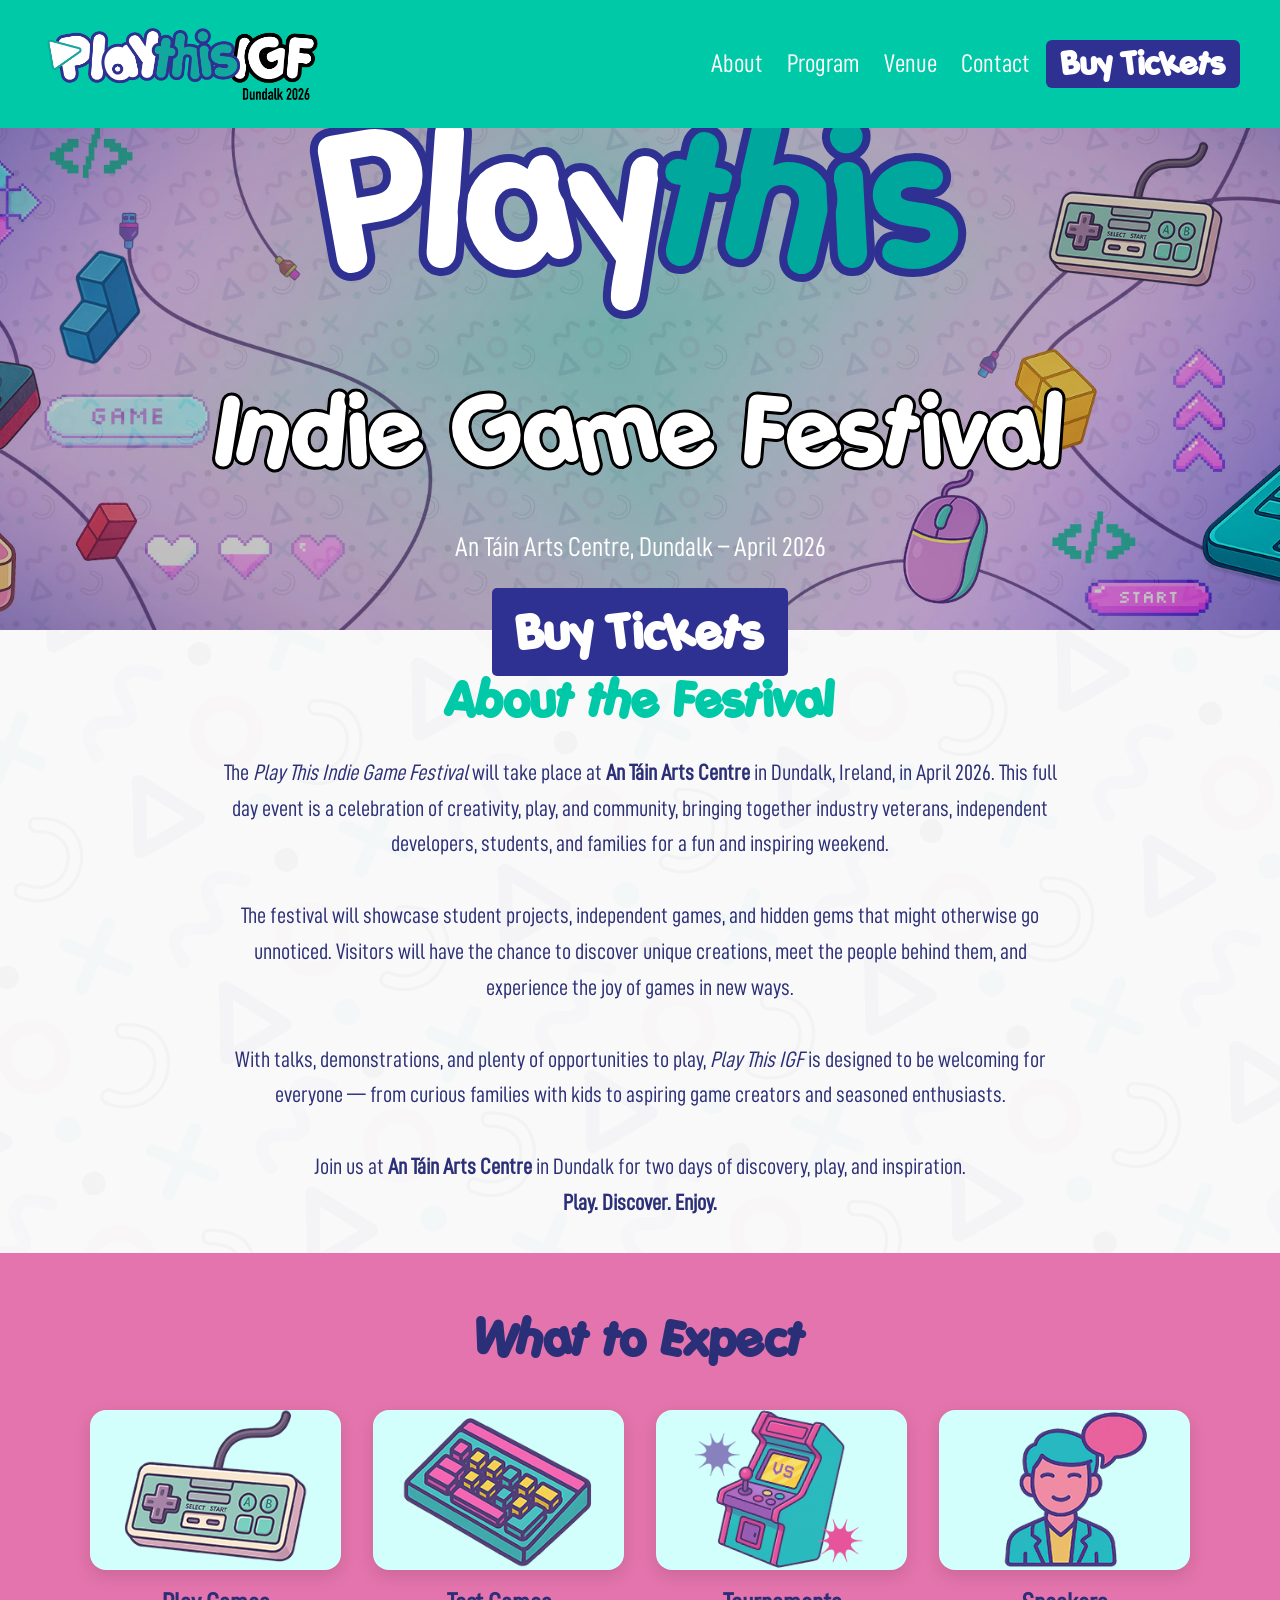
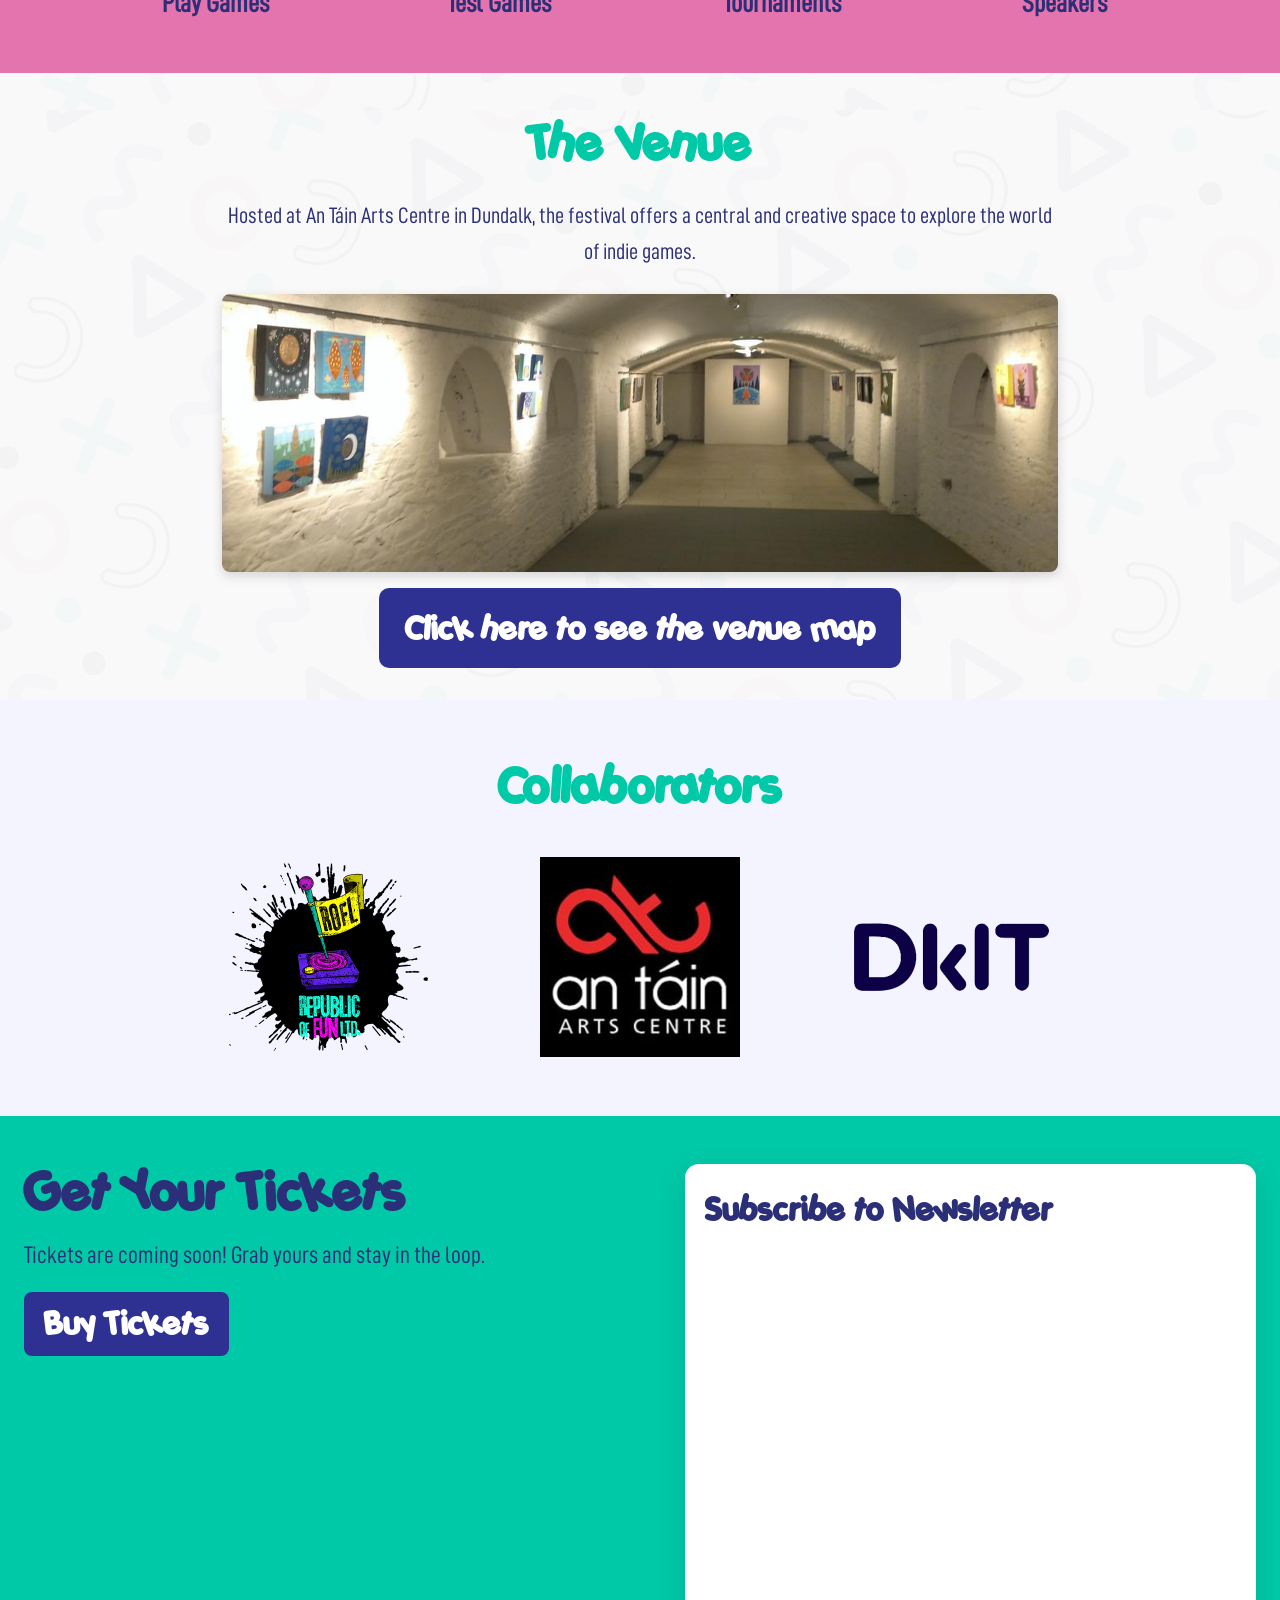
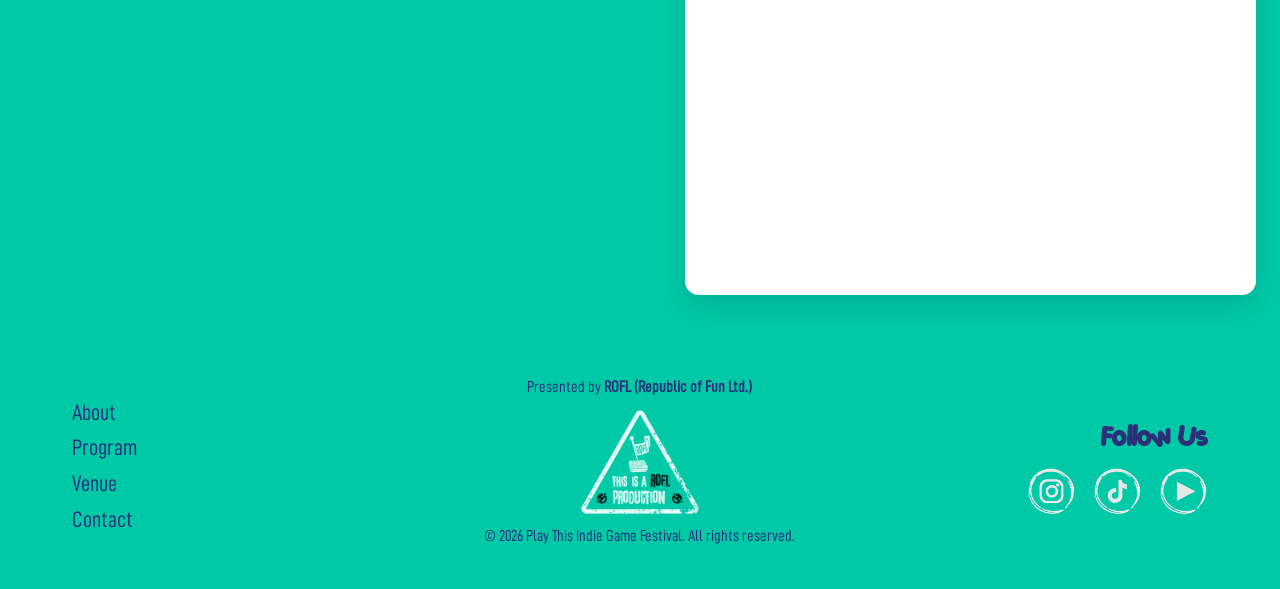
==== index.html @ 0e3192c4 "Collaborators, Newsletter CTA" ====
<!DOCTYPE html>
<html lang="en">
<head>
  <meta charset="UTF-8" />
  <meta name="viewport" content="width=device-width, initial-scale=1.0"/>
  <title>Play This Indie Game Festival</title>
  <link rel="stylesheet" href="styles.css" />
</head>
<body>

  <!-- Navbar -->
  <header>
    <nav class="navbar">
      <div class="container navbar-inner">
        <div class="logo">
          <img src="images/logo_full.png" alt="PlayThisIGF" class="logo">
        </div>

        <!-- Mobile hamburger -->
        <button class="hamburger" aria-label="Toggle menu" aria-expanded="false" aria-controls="primary-nav">
          <span></span><span></span><span></span>
        </button>

        <!-- RIGHT SIDE: menu + CTA -->
        <div class="nav-right">
          <ul id="primary-nav" class="nav-links">
            <li><a href="#about">About</a></li>
            <li><a href="#program">Program</a></li>
            <li><a href="#venue">Venue</a></li>
            <li><a href="#contact">Contact</a></li>
          </ul> 

          <!-- Desktop CTA -->
          <a href="#" id="open-tickets-nav" class="btn btn-small nav-cta" data-open-tickets>Buy Tickets</a>
        </div>
      </div>
    </nav>      
  </header>

  <!-- Mobile CTA Header -->
  <a href="#" id="mobile-cta" class="mobile-cta-bar" data-open-tickets>Buy Tickets</a>

  <!-- Hero Banner -->
  <section class="hero">
    <div class="hero-content">
      <h1 class="hero-title">
        <span class="word-play">Play</span><span class="word-this">this</span><br>
        <span class="word-indie">Indie Game Festival</span>
      </h1>
      <p>An Táin Arts Centre, Dundalk – April 2026</p>
      <a id="open-tickets" type="button" class="btn">Buy Tickets</a>
    </div>
  </section>

  <!-- Articles -->
  <main>
    <section id="about" class="article">
      <h2>About the Festival</h2>
      <p>The <em>Play This Indie Game Festival</em> will take place at <strong>An Táin Arts Centre</strong> in Dundalk, Ireland, in April 2026. This full day event is a celebration of creativity, play, and community, bringing together industry veterans, independent developers, students, and families for a fun and inspiring weekend.</p><br/>
      <p>The festival will showcase student projects, independent games, and hidden gems that might otherwise go unnoticed. Visitors will have the chance to discover unique creations, meet the people behind them, and experience the joy of games in new ways.</p><br/>
      <p>With talks, demonstrations, and plenty of opportunities to play, <em>Play This IGF</em> is designed to be welcoming for everyone — from curious families with kids to aspiring game creators and seasoned enthusiasts.</p><br/>
      <p>Join us at <strong>An Táin Arts Centre</strong> in Dundalk for two days of discovery, play, and inspiration.</p>
      <p><strong>Play. Discover. Enjoy.</strong></p>
    </section>

    <!-- What to Expect -->
    <section id="expect" class="expect">
      <h2>What to Expect</h2>

      <div class="expect-grid">
        <figure class="expect-item">
          <div class="expect-card">
            <img src="images/play_games.png" alt="" class="expect-icon" />
          </div>
          <figcaption class="expect-label">Play Games</figcaption>
        </figure>

        <figure class="expect-item">
          <div class="expect-card">
            <img src="images/test_games.png" alt="" class="expect-icon" />
          </div>
          <figcaption class="expect-label">Test Games</figcaption>
        </figure>

        <figure class="expect-item">
          <div class="expect-card">
            <img src="images/tournament.png" alt="" class="expect-icon" />
          </div>
          <figcaption class="expect-label">Tournaments</figcaption>
        </figure>

        <figure class="expect-item">
          <div class="expect-card">
            <img src="images/speakers.png" alt="" class="expect-icon" />
          </div>
          <figcaption class="expect-label">Speakers</figcaption>
        </figure>
      </div>
    </section>

    <!-- Venue -->
    <section id="venue" class="article">
      <h2>The Venue</h2>
      <p>Hosted at An Táin Arts Centre in Dundalk, the festival offers a central and creative space to explore the world of indie games.</p>
      <img src="images/an_tain.jpg" alt="An Táin Arts Centre in Dundalk" class="venue-image">
      <a href="https://republicoffunltd.github.io/interactive_floorplan/"target="_blank" class="btn venue-btn">Click here to see the venue map</a>
    </section>
  </main>

  <!-- Collaborators -->
  <section id="collaborators" class="collaborators">
    <h2>Collaborators</h2>

    <div class="collab-grid">
      <a href="https://republicoffunltd.com/" target="_blank" rel="noopener noreferrer">
        <img src="images/rofl.png" alt="Republic of Fun Ltd" class="collab-logo" />
      </a>
      <a href="https://www.antain.ie/" target="_blank" rel="noopener noreferrer">
        <img src="images/antain.png" alt="An Táin" class="collab-logo" />
      </a>
      <a href="https://www.dkit.ie/" target="_blank" rel="noopener noreferrer">
        <img src="images/dkit.png" alt="DkIT" class="collab-logo" />
      </a>
    </div>
  </section>

  <!-- CTA + Newsletter -->
  <section id="tickets-newsletter" class="cta-section">
    <div class="container cta-wrap">
      <!-- Left: Tickets pitch -->
      <div class="cta-left">
        <h2 class="cta-title">Get Your Tickets</h2>
        <p class="cta-text">
          Tickets are coming soon! Grab yours and stay in the loop.
        </p>
        <a href="#" class="btn btn-medium" data-open-tickets>Buy Tickets</a>
      </div>

      <!-- Right: Newsletter card -->
      <div class="cta-card" role="region" aria-labelledby="newsletter-title">
        <h3 id="newsletter-title" class="cta-card-title">Subscribe to Newsletter</h3>

        <div class="gform-embed">
          <iframe
            src="https://docs.google.com/forms/d/e/1FAIpQLSdBKlSIKKLtHQ2FBf1TJJuZMnoSpUNQbtAwEEtS7-mm2Cc5Ew/viewform?embedded=true"
            loading="lazy"
            allowtransparency="true"
            frameborder="0">
          </iframe>
        </div>

      </div>
    </div>
  </section>

  <!-- Footer -->
  <footer>
    <div class="container">
      <div class="footer-content">
        <!-- Left -->
        <div class="sitemap">
          <ul>
            <li><a href="#about">About</a></li>
            <li><a href="#program">Program</a></li>
            <li><a href="#venue">Venue</a></li>
            <li><a href="#contact">Contact</a></li>
          </ul>
        </div>

        <!-- Center -->
        <div class="footer-company">
          <p>Presented by <strong>ROFL (Republic of Fun Ltd.)</strong></p>
          <img src="images/rofl_stamp.png" alt="This is a ROFL production" class="company-stamp">
          <p class="copyright">© 2026 Play This Indie Game Festival. All rights reserved.</p>
        </div>

        <!-- Right -->
        <div class="social">
          <h3>Follow Us</h3>
          <ul class="social-list">
            <li><a href="https://www.instagram.com/republicoffunltd"><img src="images/instagram.png" class="social-icon" alt="Instagram"></a></li>
            <li><a href="https://www.tiktok.com/@republicoffunltd"><img src="images/tiktok.png" class="social-icon" alt="TikTok"></a></li>
            <li><a href="https://www.youtube.com/@republicoffunltd"><img src="images/youtube.png" class="social-icon" alt="YouTube"></a></li>
          </ul>
        </div>
      </div>
    </div>
  </footer>

  <!-- Tickets Modal (custom) -->
  <div id="tickets-modal" class="tickets-modal" aria-hidden="true" hidden>
    <div class="tickets-backdrop" data-close-modal></div>

    <div class="tickets-dialog" role="dialog" aria-modal="true" aria-labelledby="tickets-title">
      <button class="tickets-close" type="button" aria-label="Close" title="Close" data-close-modal>×</button>
      <h3 id="tickets-title" class="tickets-title">Buy Tickets</h3>

      <!-- === Eventbrite INLINE embed container === -->
      <div id="eventbrite-widget-container-1810172728359">
        <!-- Fallback enquanto carrega -->
        <div class="eb-fallback">
          <p>Carregando checkout… Se demorar, <a href="https://www.eventbrite.ie/e/playthis-indie-game-festival-tickets-1810172728359" target="_blank" rel="noopener noreferrer">clique aqui</a>.</p>
        </div>
      </div>
    </div>
  </div>

  <!-- Carregue o script do Eventbrite uma única vez e ANTES do seu scripts.js -->
  <script src="https://www.eventbrite.ie/static/widgets/eb_widgets.js"></script>
  <script src="scripts.js" defer></script>

</body>
</html>
---- styles.css ----
/* Fonts */
@font-face {
  font-family: 'Porkys';
  src: url('fonts/Porkys.woff') format('woff');
  font-weight: normal;
  font-style: normal;
}

@font-face {
  font-family: 'D-DINCondensed';
  src: url('fonts/D-DINCondensed.otf') format('opentype');
  font-weight: normal;
  font-style: normal;
}

/* Reset */
* {
  margin: 0;
  padding: 0;
  box-sizing: border-box;
}

:root { --nav-height: 90px; }      /* adjust if your navbar height changes */

body {
  font-family: 'D-DINCondensed', Arial, sans-serif;
  line-height: 1.6;
  background: #f9f9f9;
  color: #2b2f77; /* body text color */
  font-size: 1.4rem;
  padding-top: 90px;  /* ajuste conforme a altura real do seu navbar */
}

h1, h2, h3, h4, h5, h6 {
  font-family: 'Porkys', sans-serif;
  color: #00c9a7; /* header color */
}

h2{
  font-size: 3rem;
}

/* ---- Container padrão ---- */
.container {
  max-width: 1400px;    /* largura máxima do conteúdo */
  margin: 0 auto;       /* centraliza horizontalmente */
  padding: 0 1.5rem;    /* respiro nas laterais */
  width: 100%;
  box-sizing: border-box;
}

/* Navbar */
.navbar {
  display: flex;
  justify-content: space-between; /* logo left / hamburger right */
  align-items: center;
  background: #00c9a7;
  padding: 0.75rem 1.25rem;
  color: #fff;
  position: fixed;        /* fixa no topo */
  top: 0;
  left: 0;
  right: 0;
  z-index: 1000;          /* acima de tudo */
}

/* mantém o container centralizado dentro do navbar fixo */
.navbar-inner {
  display: flex;
  align-items: center;
  justify-content: space-between;
  max-width: 1400px;
  margin: 0 auto;
  padding: 0.75rem 1.25rem;
  width: 100%;
  box-sizing: border-box;
}

.navbar .logo {
  font-size: 1.8rem;
  font-weight: 700;
  letter-spacing: 1px;
  color: #fff;
  text-transform: uppercase;
  cursor: pointer;
  transition: transform 0.2s ease, color 0.3s ease;
  max-height: 90px;
}

.navbar .logo:hover {
  color: #00c9a7; /* highlight color */
  transform: scale(1.05);
}

/* ensure the logo image is constrained */
.navbar .logo img {
  max-height: 80px;
  width: auto;
  height: auto;
  display: block;
}

.nav-right {
  display: flex;
  align-items: center;
  gap: 1rem;               /* space between menu and button */
  margin-left: auto;       /* pushes this group to the far right */
}


/* Desktop nav links */
.nav-links {
  list-style: none;       /* remove os bullets */
  margin: 0;
  padding: 0;
  display: flex;
  gap: 1.5rem;
  align-items: center;
  font-size: 1.6rem;
}

.nav-links a {
  text-decoration: none;
  color: #fff;
  transition: color 0.3s ease;
}

.nav-links a:hover {
  color: #2b2f77;
  background: rgba(255,255,255,0.15);
  border-radius: 4px;
  padding: 0.1rem 0.25rem;
}

.mobile-cta-bar {
  display: none;
  width: 100%;
  text-align: center;
  font-weight: 800;
  font-family: porkys;
  padding: 0.9rem 1rem;
  background: #2b2f77;
  color: #fff;
  position: sticky;
  top: var(--nav-height);          /* stick just below navbar */
  z-index: 950;                    /* below modal (9999), above content */
  text-decoration: none;
  box-shadow: none;
  outline: none;
}
.mobile-cta-bar:hover { background: #e474ad; }
.mobile-cta-bar.is-visible { display: block; }


/* Hero Banner */
.hero {
  background: url('images/banner.jpg') no-repeat center center/cover;
  height: 60vh;
  display: flex;
  justify-content: center;
  align-items: center;
  color: white;
  text-align: center;
  position: relative;
}

hero h1 {
  font-size: 6rem;
  margin-bottom: 1rem;
  color: #fff;            /* baseline color for when stroke isn't supported */
  line-height: 1.05;      /* keeps layout tight without collapsing banner */
}

/* Per-word fills + outlines */
.hero .word-play {
  font-size: 12rem;
  /* white fill with blue outline (#2e3192) */
  color: #fff;
  -webkit-text-stroke: 8px #2e3192;
  text-shadow:
    1px 0   #2e3192, -1px 0   #2e3192,
    0   1px #2e3192,  0  -1px #2e3192; /* fallback for non-WebKit */
}

.hero .word-this {
  font-size: 12rem;
  /* teal fill (#00a79d) with same blue outline */
  color: #00a79d;
  -webkit-text-stroke: 8px #2e3192;
  text-shadow:
    1px 0   #2e3192, -1px 0   #2e3192,
    0   1px #2e3192,  0  -1px #2e3192;
}

.hero .word-indie {
  /* white fill with black outline */
  color: #fff;
  -webkit-text-stroke: 3px #000;
  text-shadow:
    1px 0   #000, -1px 0   #000,
    0   1px #000,  0  -1px #000;
}

.hero::after {
  content: "";
  position: absolute;
  top: 0; left: 0; right: 0; bottom: 0;
  background: rgba(0,0,0,0.2);
}

.hero-content {
  position: relative;
  z-index: 1;
}

.hero h1 {
  font-size: 6rem;
  margin-bottom: 1rem;
  color: #fff;
}

.hero p {
  font-size: 1.7rem;
  margin-bottom: 1.5rem;
}

.btn {
  background: #2e3192;
  color: #fff;
  padding: 0.75rem 1.5rem;
  text-decoration: none;
  border-radius: 5px;
  font-weight: bold;
  font-size: 3rem;
  font-family: porkys;
  cursor: pointer;
}

.btn:hover {
  background: #00c9a7;
  color: #2e3192;
}

/* Smaller CTA button */
.btn-small {
  padding: 0.5rem 0.9rem;
  font-size: 2rem;
  border-radius: 6px;
  line-height: 1;
  box-shadow: none;
  outline: none;
}

/* Hover color for navbar CTA: pink from What to Expect */
.nav-cta:hover,
#primary-nav .nav-cta-mobile .btn:hover {
  background: #e474ad;
}

/* ===== Tickets Modal ===== */
.tickets-modal[aria-hidden="false"] { display: block; }
.tickets-modal[hidden] { display: none !important; }

.tickets-modal {
  position: fixed;
  inset: 0;
  z-index: 9999;
}

.tickets-backdrop {
  position: absolute;
  inset: 0;
  background: rgba(0,0,0,0.6);
}

.tickets-dialog {
  position: relative;
  z-index: 1;
  width: min(100%, 960px);
  height: min(90vh, 840px);
  margin: 5vh auto 0;
  background: #fff;
  border-radius: 14px;
  box-shadow: 0 20px 60px rgba(0,0,0,0.35);
  display: flex;
  flex-direction: column;
  overflow: hidden;
}

.tickets-title {
  font-family: 'Porkys', sans-serif;
  color: #2b2f77;
  font-size: 1.6rem;
  line-height: 1;
  padding: 0.9rem 1.1rem;
  border-bottom: 1px solid rgba(0,0,0,0.08);
}

.tickets-close {
  position: absolute;
  top: 8px;
  right: 10px;
  width: 38px;
  height: 38px;
  border: none;
  border-radius: 8px;
  background: #f3f3f3;
  font-size: 24px;
  line-height: 1;
  cursor: pointer;
}
.tickets-close:hover { background: #e7e7e7; }

/* Container do Eventbrite inline — altura explícita */
#eventbrite-widget-container-1810172728359 {
  flex: 1;
  min-height: 0;
  height: 720px;          /* ajuste conforme preferir */
  overflow: hidden;
  position: relative;
}
#eventbrite-widget-container-1810172728359 .eb-fallback {
  position: absolute; inset: 0;
  display: grid; place-items: center;
  padding: 1rem; text-align: center;
}

/* Bloqueia scroll do body quando o modal está aberto */
.body-lock { overflow: hidden; touch-action: none; }


main {
  background-image: url(images/pattern.png);
}

/* Articles */
.article {
  padding: 2rem;
  max-width: 900px;
  margin: 0 auto;
  text-align: center;
}

.article h2 {
  margin-bottom: 1rem;
}

/* What to Expect */
.expect {
  background: #e474ad;            /* section background */
  padding: 3rem 1rem;
}

.expect h2 {
  text-align: center;
  color: #2b2f77;                  /* heading color on pink bg */
}

.expect-grid {
  max-width: 1100px;
  margin: 2rem auto 0;
  display: grid;
  grid-template-columns: repeat(4, 1fr);
  gap: 2rem;
}

.expect-item {
  text-align: center;
}

.expect-card {
  background: #d2fffb;             /* box color */
  border-radius: 16px;
  height: 160px;                    /* adjust as you like */
  display: flex;
  align-items: center;
  justify-content: center;
  box-shadow: 0 6px 18px rgba(0,0,0,0.12);
  transition: transform .2s ease, box-shadow .2s ease;
}

.expect-card:hover {
  transform: translateY(-4px);
  box-shadow: 0 10px 24px rgba(0,0,0,0.16);
}

.expect-icon {
  width: 230px;
  height: auto;
  display: block;
}

.expect-label {
  margin-top: .75rem;
  font-weight: 700;
  font-size: 1.7rem;
  color: #2b2f77;
}

/* Venue */
.venue-image {
  display: block;
  max-width: 100%;
  height: auto;
  margin: 1.5rem auto 0;
  border-radius: 8px;
  box-shadow: 0 4px 12px rgba(0,0,0,0.15);
}

/* CTA do venue */
#venue .venue-btn,
.article #venue .venue-btn { /* redundância inocente pra aumentar especificidade */
  display: inline-block;
  margin: 1rem auto 0;
  padding: 0.9rem 1.6rem;
  border-radius: 10px;
  text-align: center;
  font-size: 2rem;
}

/* Centralizar sem depender de margin:auto do bloco pai */
#venue { text-align: center; }
#venue .venue-image { margin-left: auto; margin-right: auto; display: block; }


/* =========================
   Collaborators Section
   ========================= */
.collaborators {
  background: #f3f4ff;               
  padding: 3rem 1rem;
  text-align: center;
}

.collaborators h2 {
  margin-bottom: 2rem;
}

.collab-grid {
  max-width: 900px;
  margin: 0 auto;
  display: grid;
  grid-template-columns: repeat(3, 1fr);
  align-items: center;
  justify-items: center;
  gap: 2rem;
}

.collab-logo {
  max-width: 200px;
  height: auto;
  transition: transform 0.25s ease, opacity 0.25s ease;
}

.collab-logo:hover {
  transform: scale(1.05);
  opacity: 0.9;
}

/* =========================
   CTA + Newsletter Section
   ========================= */
.cta-section {
  background: #00c9a7;           /* same as your footer background */
  padding: 3rem 0;
}

.cta-wrap {
  display: grid;
  grid-template-columns: 1.1fr 1fr; /* left text a bit wider */
  gap: 2rem;
  align-items: start;
}

/* Left side */
.cta-title {
  font-family: 'Porkys', sans-serif;  /* your heading font */
  color: #2b2f77;
  font-size: 3.2rem;
  line-height: 1.1;
  margin-bottom: 1rem;
}

.cta-text {
  font-family: 'D-DINCondensed', Arial, sans-serif; /* your body font */
  color: #2b2f77;
  font-size: 1.5rem;
  margin-bottom: 1.5rem;
}

/* Button sizing that won’t affect other buttons */
.btn-medium {
  font-size: 2rem;           /* smaller than your big hero .btn */
  padding: 0.65rem 1.25rem;
  border-radius: 8px;
}

.btn-medium:hover {
  background: #e474ad;
}

/* Right side card */
.cta-card {
  background: #fff;
  border-radius: 14px;
  padding: 1.25rem 1.25rem 1.5rem;
  box-shadow: 0 10px 30px rgba(0,0,0,0.12);
}

.cta-card-title {
  font-family: 'Porkys', sans-serif;
  color: #2b2f77;
  font-size: 2rem;
  margin-bottom: 1rem;
}

/* Form */
.newsletter-form {
  display: grid;
  grid-template-columns: 1fr;
  gap: 0.75rem;
}

.nl-label {
  font-family: 'D-DINCondensed', Arial, sans-serif;
  color: #2b2f77;
  font-size: 1.1rem;
}

.nl-input {
  font-family: 'D-DINCondensed', Arial, sans-serif;
  font-size: 1.2rem;
  padding: 0.65rem 0.75rem;
  border: 2px solid rgba(0,0,0,0.08);
  border-radius: 10px;
  outline: none;
}

.nl-input:focus {
  border-color: #2b2f77;
  box-shadow: 0 0 0 3px rgba(43,47,119,0.15);
}

.nl-consent {
  display: flex;
  gap: 0.5rem;
  align-items: center;
  color: #2b2f77;
  font-size: 1.1rem;
  margin-top: 0.25rem;
}

.nl-submit {
  margin-top: 0.5rem;
}

/* Google Form embed sizing inside the CTA card */
.gform-embed iframe {
  width: 100%;
  height: 620px;     /* adjust as needed (400–700px) */
  border: 0;
  background: transparent;
  display: block;
}

/* Footer */
footer {
  background: #00c9a7;
  color: #2b2f77;
  padding: 2rem;
  text-align: center; /* default; columns override as needed */
}

.footer-content {
  display: flex;
  width: 100%;
  justify-content: space-between;   /* left / center / right */
  align-items: center;               /* vertical align */
  flex-wrap: nowrap;                 /* one row on desktop */
  gap: 2rem;
  margin-bottom: 0;
}

footer h3 {
  margin-bottom: 0.5rem;
  color: #2b2f77;
}

footer ul {
  list-style: none;
  padding: 0;
  margin: 0;
}

footer a { color: #2b2f77; text-decoration: none; }
footer a:hover { color: #e474ad; }

/* Left: sitemap */
.sitemap {
  flex: 1 1 0;
  text-align: left;
  margin-left: 1rem; /* soft edge spacing */
}

/* Center: company */
.footer-company {
  flex: 1 1 0;
  text-align: center;
}

.footer-company p {
  margin-bottom: 0.5rem;
  font-size: 1rem;
}

.company-stamp {
  max-width: 120px;
  height: auto;
  margin: 0.5rem auto;
  display: block;
  opacity: 0.9;
}

.copyright {
  margin-top: 0.5rem;
  font-size: 0.9rem;
  display: block;
}

/* Right: socials */
.social {
  flex: 1 1 0;
  text-align: right;
  margin-right: 1rem; /* soft edge spacing */
  display: flex;
  flex-direction: column;
  align-items: flex-end; /* header + icons align to right edge */
}

.social h3 {
  margin: 0 0 0.5rem 0;
  text-align: center;    /* visually centered over icon row */
  width: fit-content;
}

.social-list {
  display: inline-flex;  /* icons inline */
  gap: 1rem;
  justify-content: flex-end;
  padding: 0;
  margin: 0;
  list-style: none;
}

.social-list li {
  display: inline-block;
}

.social-icon {
  width: 50px;
  height: auto;
  transition: transform 0.3s ease;
  vertical-align: middle;
}

.social-icon:hover {
  transform: scale(1.1);
}

/* -----------------------------
   Cute Hamburger (default: hidden on desktop)
   ----------------------------- */
.hamburger {
  display: none;              /* stays hidden on desktop */
  margin-left: auto;
  background: none;
  border: none;
  cursor: pointer;
  width: 44px;
  height: 36px;
  position: relative;
  z-index: 2000;
  -webkit-tap-highlight-color: transparent;

  /* stack the bars vertically */
  display: none;              /* default hidden; will show on mobile below */
  flex-direction: column;
  align-items: center;
  justify-content: center;
  gap: 6px;                   /* spacing between bars */
}

.hamburger span {
  display: block;
  width: 30px;
  height: 4px;
  background: #fefefe;
  border-radius: 4px;
  box-shadow: 0 1px 2px rgba(0,0,0,0.15);
  margin: 0;                  /* no margins; gap handles spacing */
  transition: transform 0.3s ease, opacity 0.2s ease;
}

/* active (X) */
.hamburger.is-active span:nth-child(1) { transform: translateY(8px) rotate(45deg); }
.hamburger.is-active span:nth-child(2) { opacity: 0; }
.hamburger.is-active span:nth-child(3) { transform: translateY(-8px) rotate(-45deg); }


/* -----------------------------
   Mobile nav panel
   ----------------------------- */

@media (max-width: 900px) {
  .expect-grid { grid-template-columns: repeat(2, 1fr); }
  .collab-grid { grid-template-columns: repeat(1, 1fr); }
  .cta-wrap { grid-template-columns: 1fr; }
  .gform-embed iframe { height: 640px; } /* a bit taller on mobile */
}

@media (max-width: 768px) {
  .navbar {
    flex-wrap: nowrap;
    padding: 0.75rem 1rem;
  }

  .hamburger {
    display: flex;            /* show on mobile */
    align-items: center;
    justify-content: center;
  }

  .nav-links {
    display: none;            /* hidden by default on mobile */
    position: absolute;
    top: 100%;                /* below the navbar */
    left: 0;
    right: 0;
    background: #00c9a7;      /* match navbar */
    padding: 0.75rem 1rem;
    flex-direction: column;
    gap: 0.25rem;
    z-index: 1000;
  }

  .nav-links.open { display: flex; }

  .nav-links a {
    display: block;
    padding: 0.5rem 0.25rem;
    font-size: 1.4rem;
    color: #fff;
  }

  .nav-cta {
    display: none !important;
  }

  .mobile-cta-bar {
    top: 128px; /* stick just below the fixed navbar */
  }

  .hero {
    background-image: url('images/banner_mobile.jpg') !important;

    height: 80vh; /* ou 80vh se preferir menos alto */
  }

  .hero h1 { line-height: 4rem; }


  .hero .word-play {
    font-size: 6rem;
    -webkit-text-stroke: 4px #2e3192;
  }

  .hero .word-this {
    font-size: 6rem;
    -webkit-text-stroke: 4px #2e3192;
  }

  .hero .word-indie {
   font-size: 3rem;
   -webkit-text-stroke: 1px #000;
   line-height: 1rem !important; 
  }

  .expect-grid { grid-template-columns: 1fr; }
  .expect-card { height: 175px; }\

  .collab-grid { grid-template-columns: 1fr; }

  .cta-left
  {
    text-align: center;
  }

}

/* --- Mobile footer stacking --- */
@media (max-width: 480px) {
  .footer-content {
    flex-direction: column;          /* stack vertically */
    align-items: center;
    gap: 1.25rem;
    margin-bottom: 0;
  }

  .sitemap,
  .footer-company,
  .social {
    flex: none;
    width: 100%;
    margin-left: 0;
    margin-right: 0;
    text-align: center;              /* center all sections on mobile */
  }

  .social { align-items: center; }
  .social-list { justify-content: center; }
  .social-icon { width: 40px; }
}

/* --- Very small screens --- */
@media (max-width: 344px) {
  .hero h1 { line-height: 4rem; }
  .navbar .logo { max-height: 70px; }
  .navbar .logo img { max-height: 70px; }
}
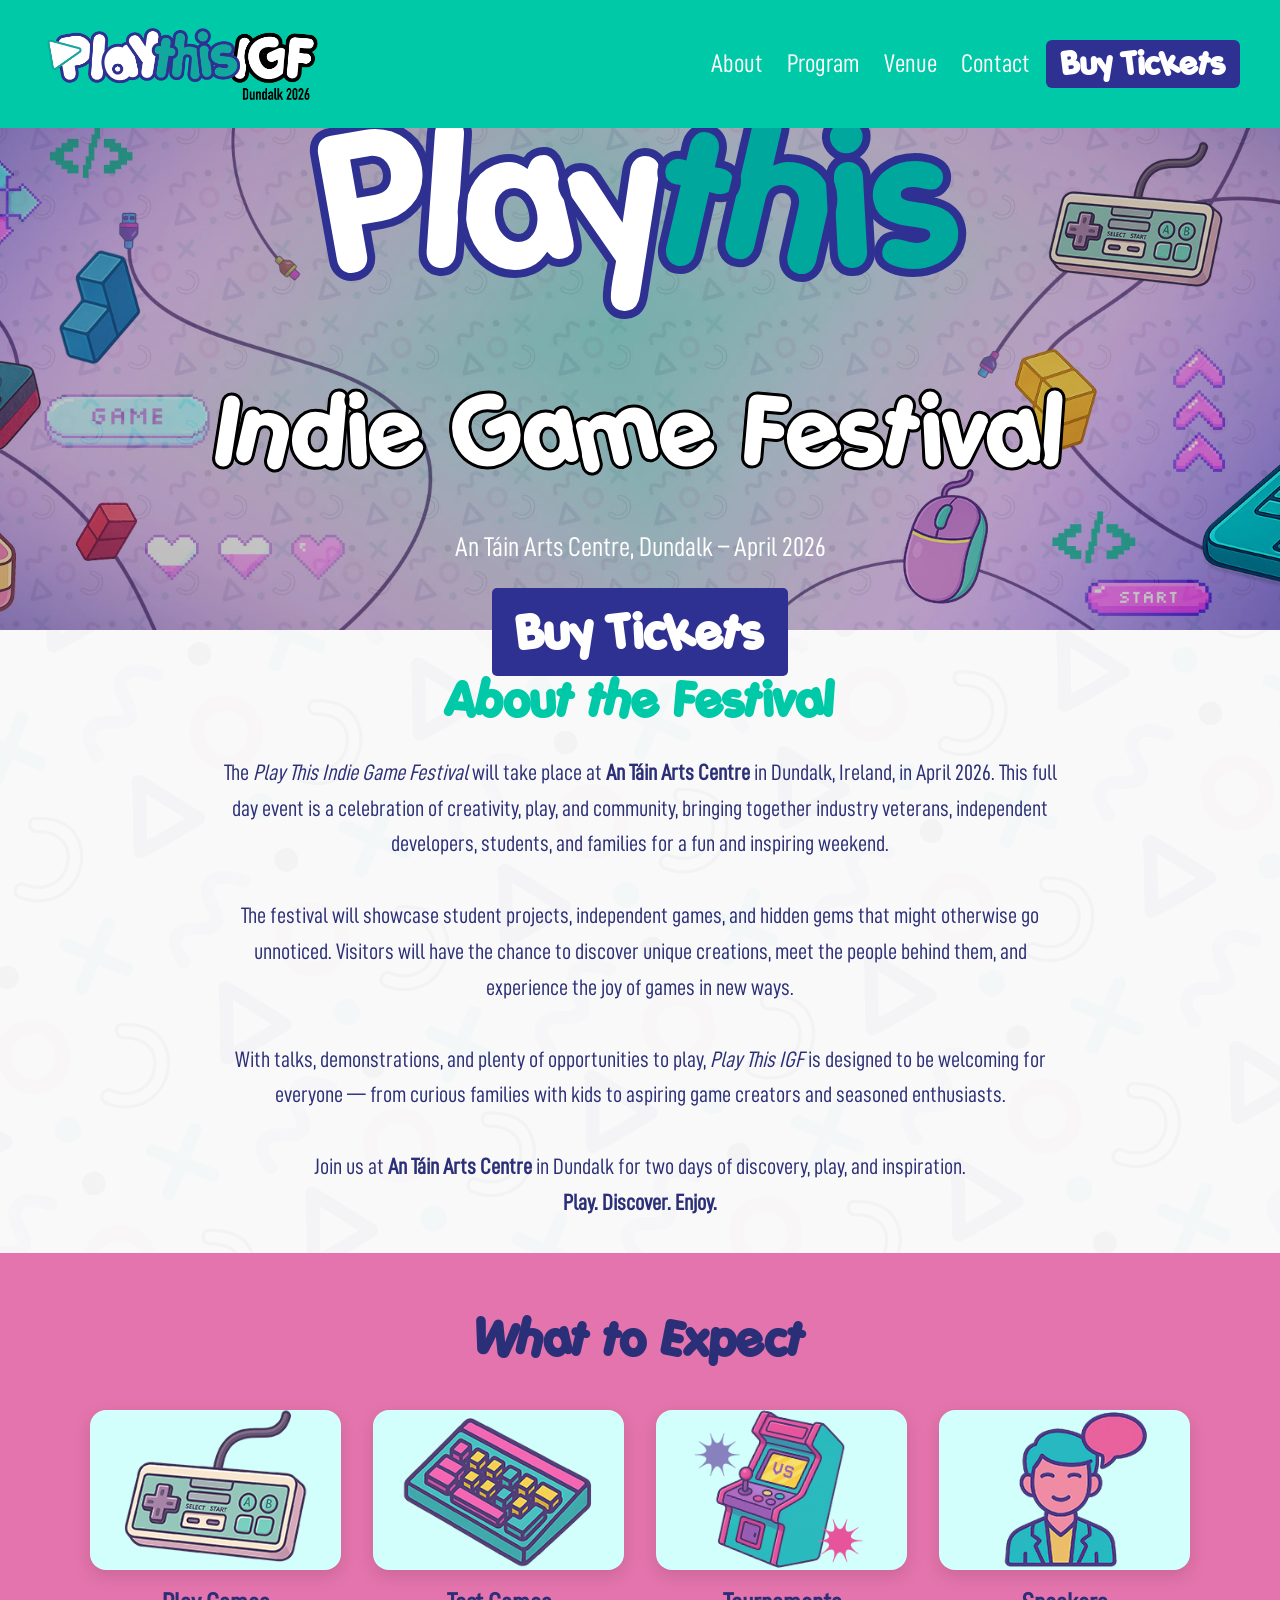
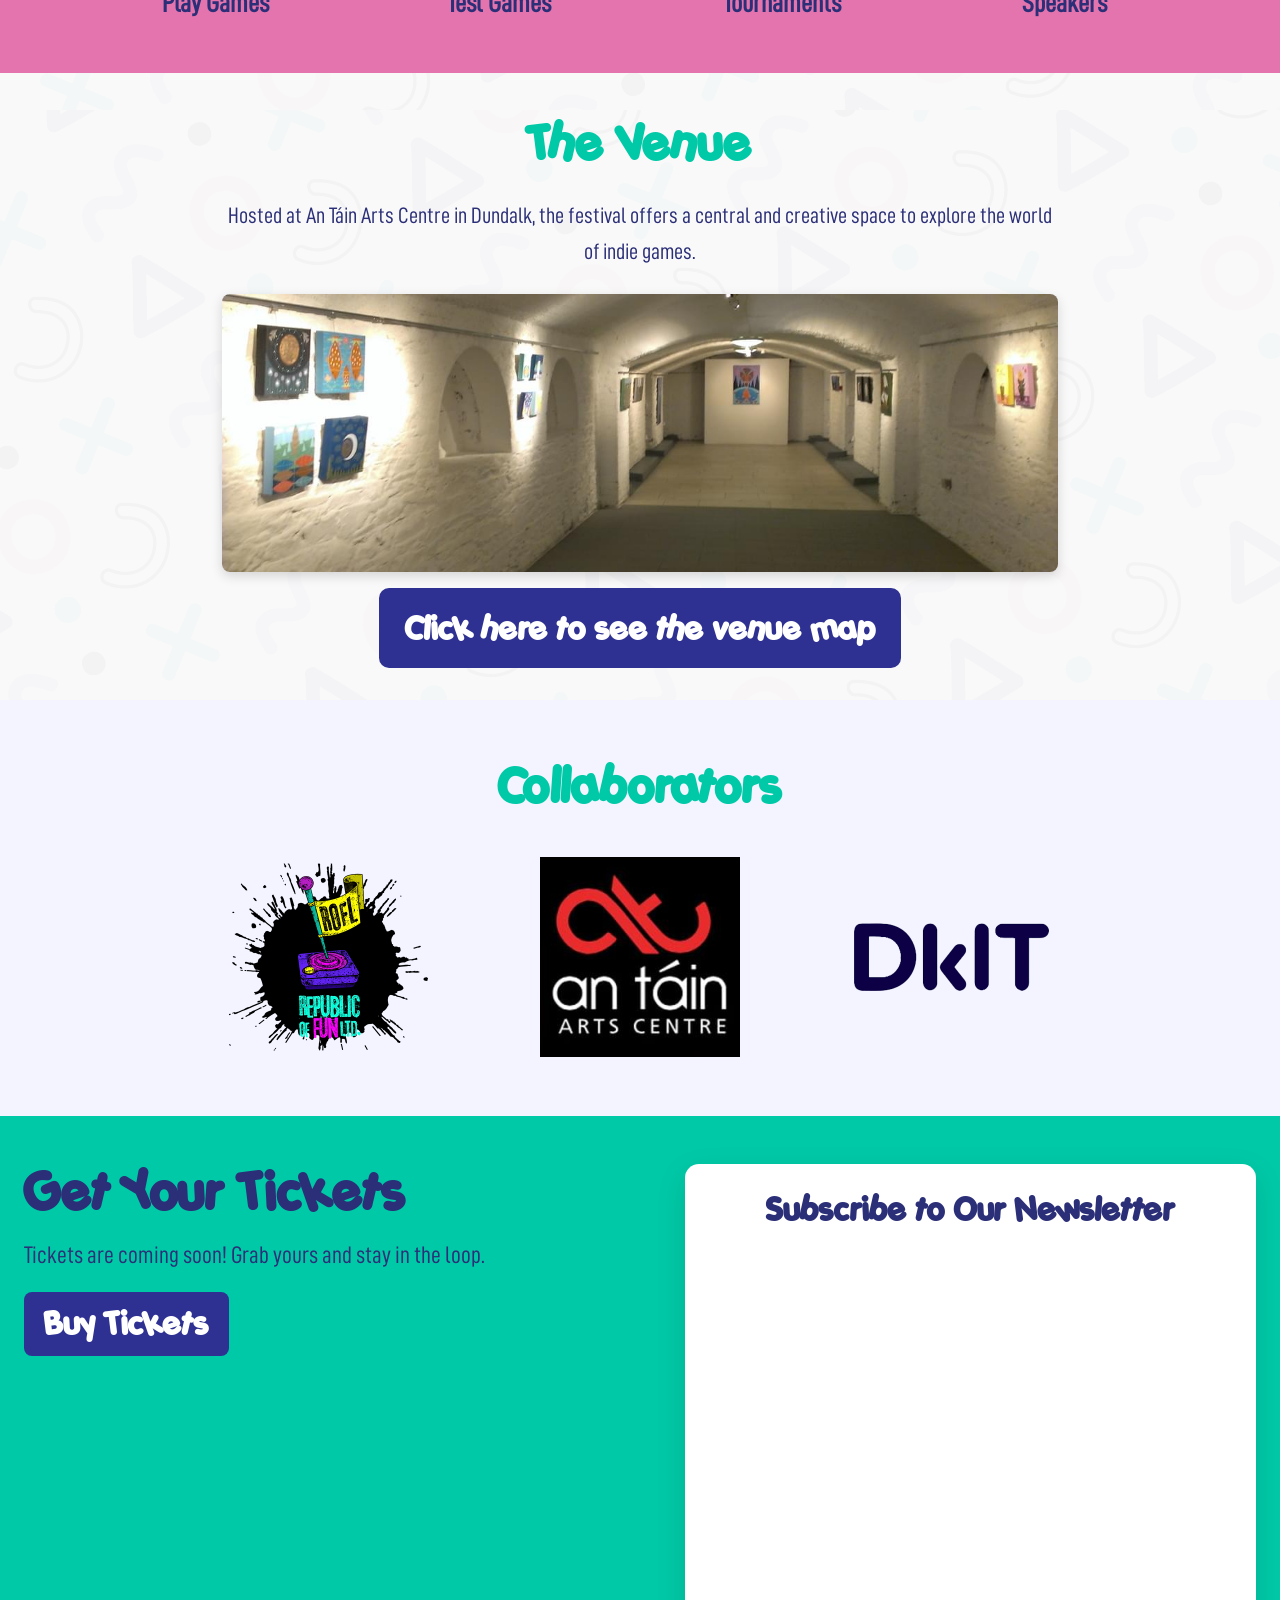
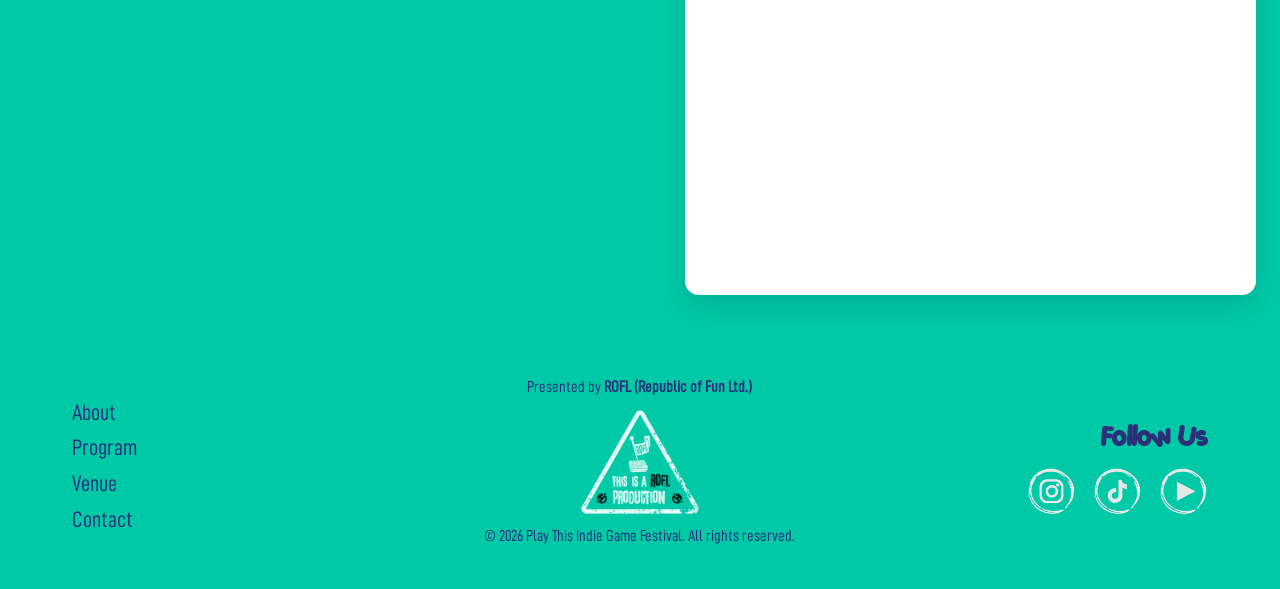
==== commit a379da84: "Small Adjustments" ====
--- a/index.html
+++ b/index.html
@@ -138,7 +138,7 @@
 
       <!-- Right: Newsletter card -->
       <div class="cta-card" role="region" aria-labelledby="newsletter-title">
-        <h3 id="newsletter-title" class="cta-card-title">Subscribe to Newsletter</h3>
+        <h3 id="newsletter-title" class="cta-card-title">Subscribe to Our Newsletter</h3>
 
         <div class="gform-embed">
           <iframe
--- a/styles.css
+++ b/styles.css
@@ -512,6 +512,7 @@
   color: #2b2f77;
   font-size: 2rem;
   margin-bottom: 1rem;
+  text-align: center;
 }
 
 /* Form */
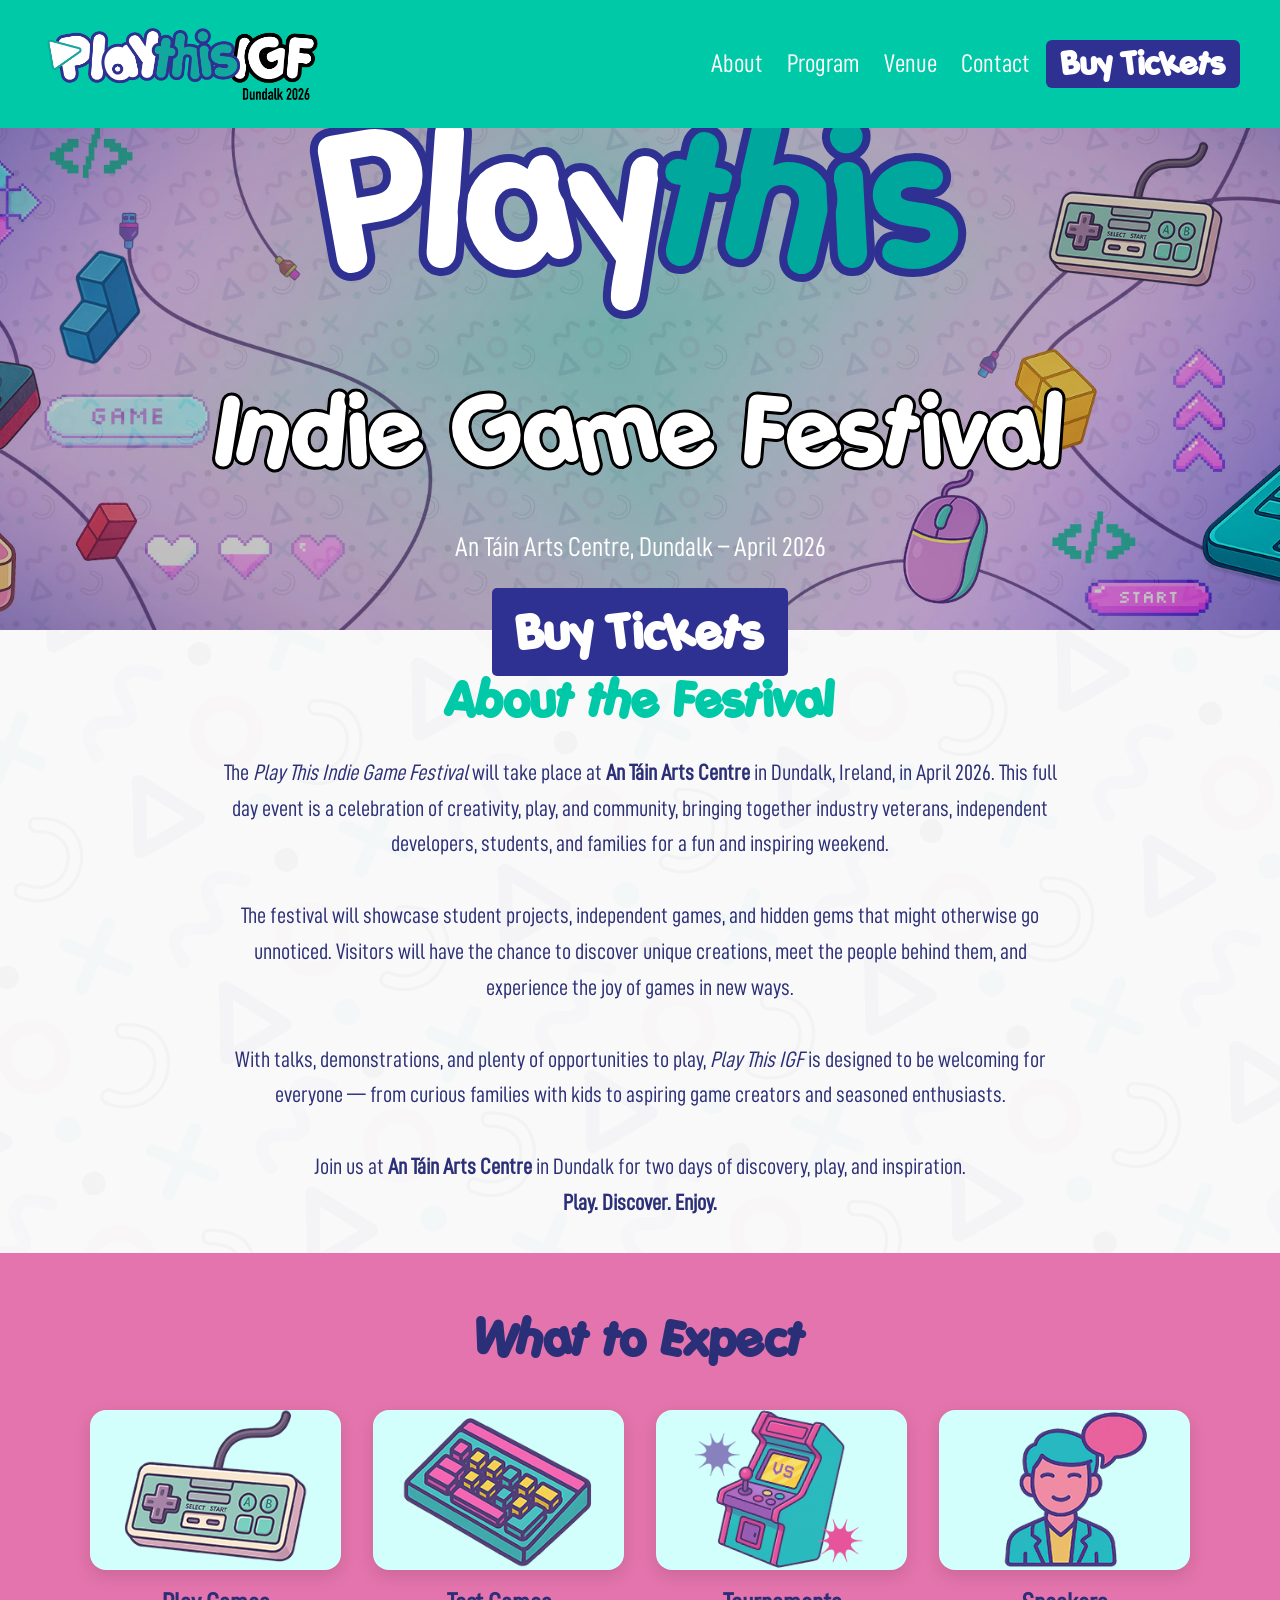
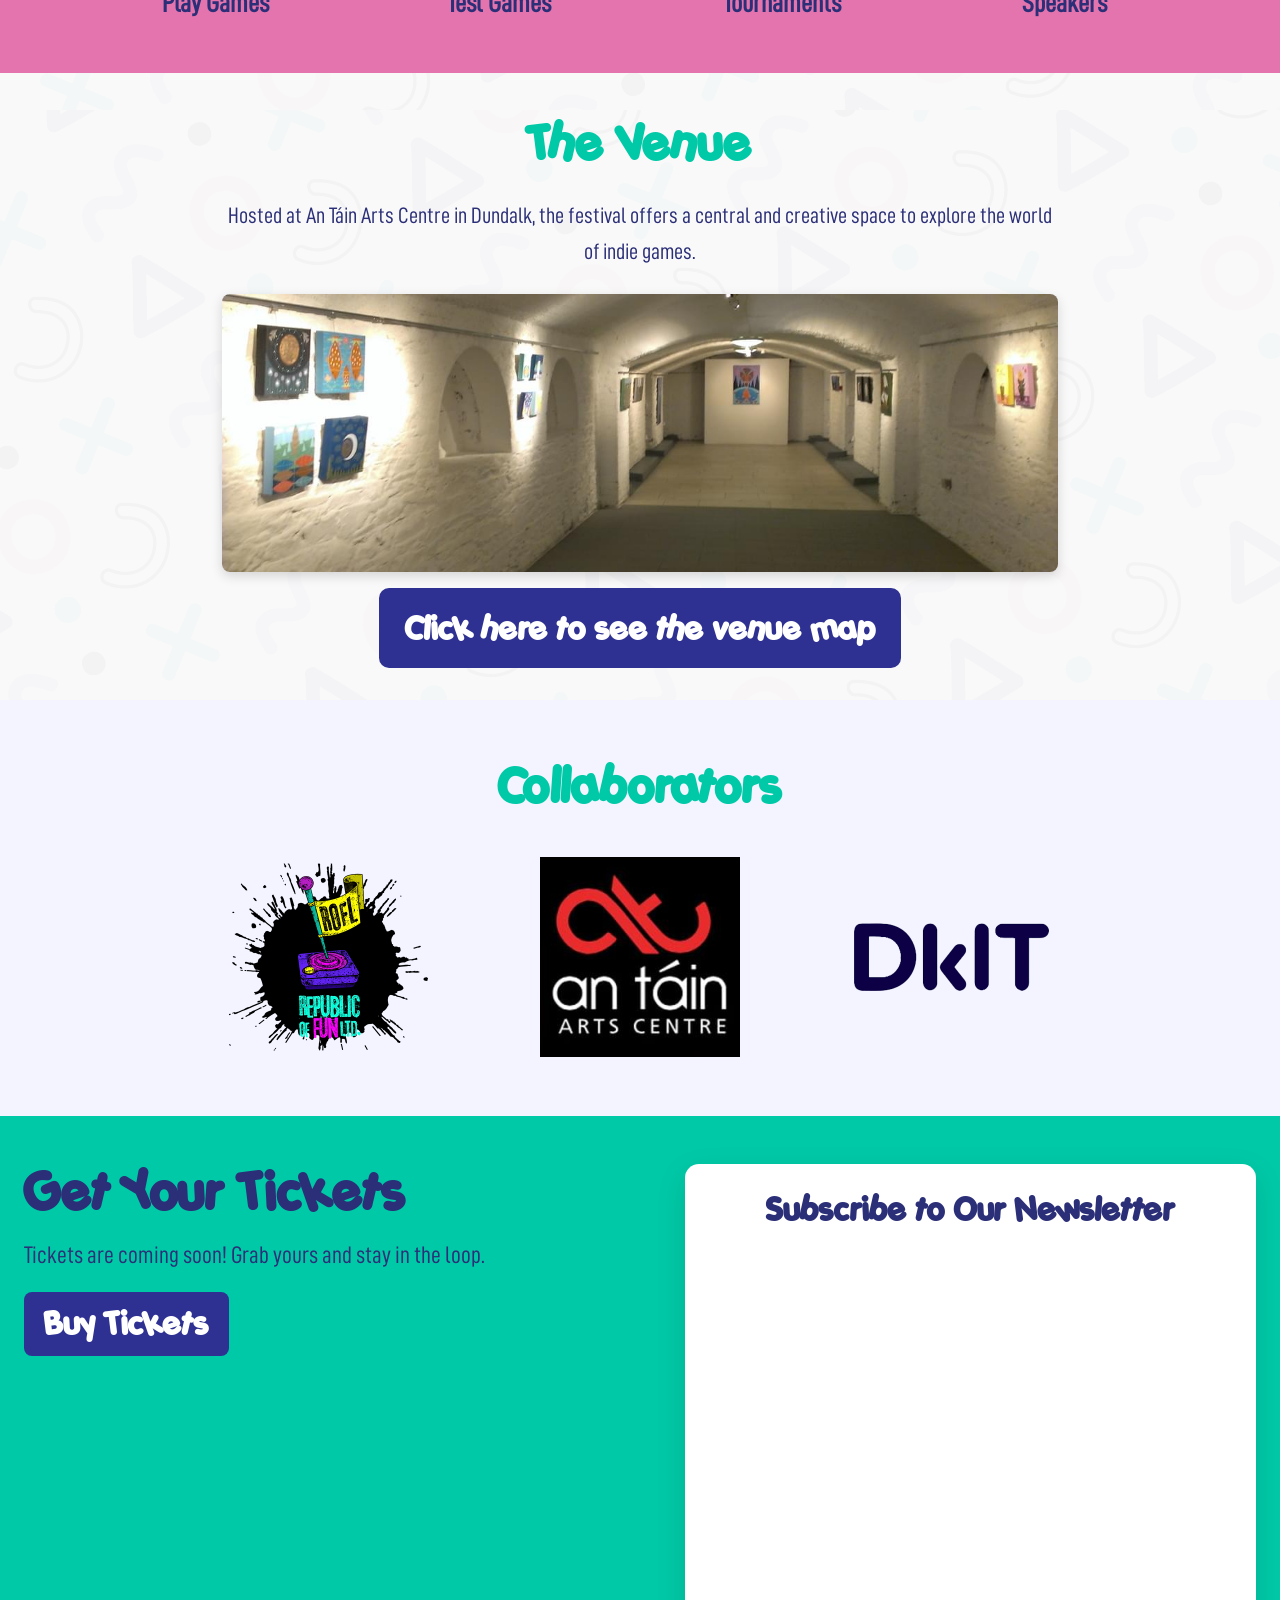
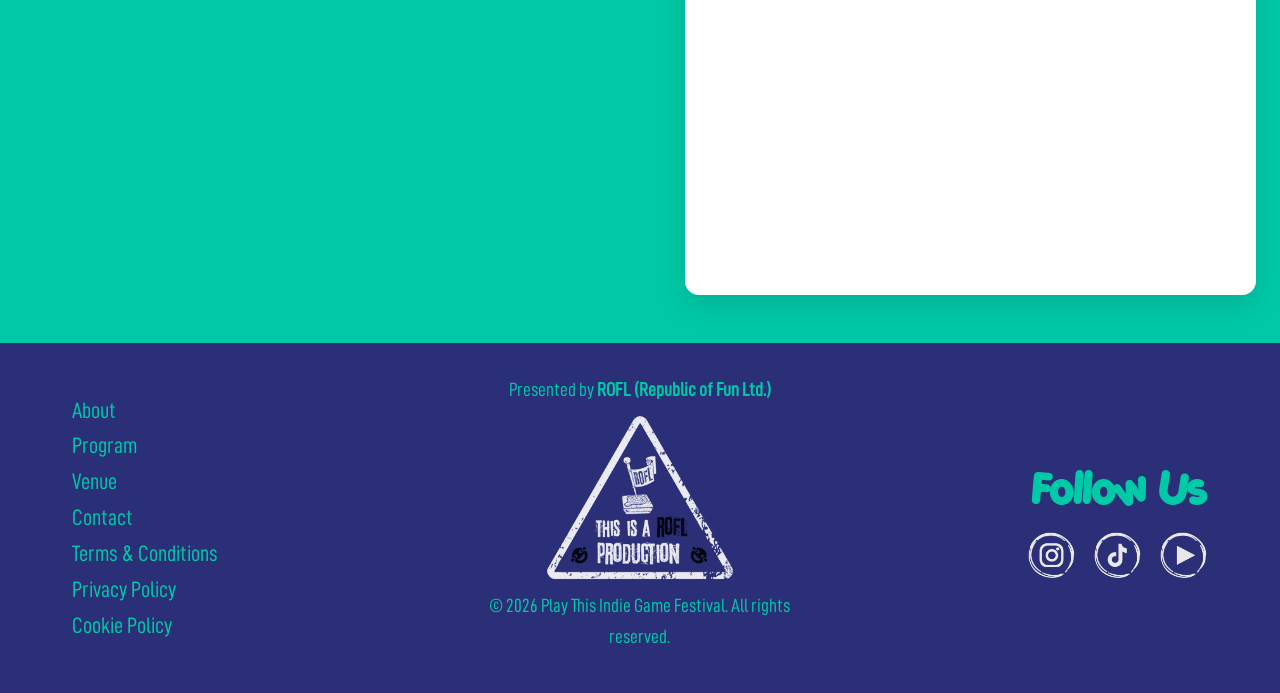
==== commit 59d9880c: "Updated Cookies Policy, Privacy Policy and Terms and Conditions added" ====
--- a/index.html
+++ b/index.html
@@ -13,7 +13,7 @@
     <nav class="navbar">
       <div class="container navbar-inner">
         <div class="logo">
-          <img src="images/logo_full.png" alt="PlayThisIGF" class="logo">
+          <a href="index.html" class="logo" aria-label="Go to Home"><img src="images/logo_full.png" alt="PlayThisIGF" class="logo"></a>
         </div>
 
         <!-- Mobile hamburger -->
@@ -48,7 +48,7 @@
         <span class="word-indie">Indie Game Festival</span>
       </h1>
       <p>An Táin Arts Centre, Dundalk – April 2026</p>
-      <a id="open-tickets" type="button" class="btn">Buy Tickets</a>
+      <a id="open-tickets" href="" role="button" class="btn" data-open-tickets>Buy Tickets</a>
     </div>
   </section>
 
@@ -157,6 +157,7 @@
   <footer>
     <div class="container">
       <div class="footer-content">
+
         <!-- Left -->
         <div class="sitemap">
           <ul>
@@ -164,6 +165,9 @@
             <li><a href="#program">Program</a></li>
             <li><a href="#venue">Venue</a></li>
             <li><a href="#contact">Contact</a></li>
+            <li><a href="terms.html">Terms &amp; Conditions</a></li>
+            <li><a href="privacy.html">Privacy Policy</a></li>
+            <li><a href="cookies.html">Cookie Policy</a></li>
           </ul>
         </div>
 
@@ -185,7 +189,13 @@
         </div>
       </div>
     </div>
+
+    <!-- Back to Top Button -->
+    <button id="back-to-top" aria-label="Back to top">↑</button>
+
   </footer>
+
+    
 
   <!-- Tickets Modal (custom) -->
   <div id="tickets-modal" class="tickets-modal" aria-hidden="true" hidden>
--- a/styles.css
+++ b/styles.css
@@ -50,6 +50,17 @@
 }
 
 /* Navbar */
+
+@keyframes ctaSlideIn {
+  from { transform: translateY(-100%); opacity: 0; }
+  to   { transform: translateY(0);      opacity: 1; }
+}
+@keyframes ctaSlideOut {
+  from { transform: translateY(0);      opacity: 1; }
+  to   { transform: translateY(-100%);  opacity: 0; }
+}
+
+
 .navbar {
   display: flex;
   justify-content: space-between; /* logo left / hamburger right */
@@ -147,9 +158,21 @@
   text-decoration: none;
   box-shadow: none;
   outline: none;
+  will-change: transform, opacity;
 }
 .mobile-cta-bar:hover { background: #e474ad; }
-.mobile-cta-bar.is-visible { display: block; }
+
+/* visible state: play slide-in */
+.mobile-cta-bar.is-visible {
+  display: block;               /* uses your existing base rule */
+  animation: ctaSlideIn 220ms ease-out forwards;
+}
+
+/* hiding state: play slide-out, then JS removes the class */
+.mobile-cta-bar.is-hiding {
+  display: block;
+  animation: ctaSlideOut 200ms ease-in forwards;
+}
 
 
 /* Hero Banner */
@@ -566,8 +589,8 @@
 
 /* Footer */
 footer {
-  background: #00c9a7;
-  color: #2b2f77;
+  background: #2b2f77;
+  color: #00c9a7;
   padding: 2rem;
   text-align: center; /* default; columns override as needed */
 }
@@ -584,7 +607,7 @@
 
 footer h3 {
   margin-bottom: 0.5rem;
-  color: #2b2f77;
+  color: #00c9a7;
 }
 
 footer ul {
@@ -593,7 +616,7 @@
   margin: 0;
 }
 
-footer a { color: #2b2f77; text-decoration: none; }
+footer a { color: #00c9a7; text-decoration: none; }
 footer a:hover { color: #e474ad; }
 
 /* Left: sitemap */
@@ -611,11 +634,11 @@
 
 .footer-company p {
   margin-bottom: 0.5rem;
-  font-size: 1rem;
+  font-size: 1.2rem;
 }
 
 .company-stamp {
-  max-width: 120px;
+  max-width: 190px;
   height: auto;
   margin: 0.5rem auto;
   display: block;
@@ -642,6 +665,7 @@
   margin: 0 0 0.5rem 0;
   text-align: center;    /* visually centered over icon row */
   width: fit-content;
+  font-size: 2.6rem;
 }
 
 .social-list {
@@ -667,6 +691,43 @@
 .social-icon:hover {
   transform: scale(1.1);
 }
+
+
+/* =========================
+   Back to Top Button
+   ========================= */
+#back-to-top {
+  position: fixed;
+  bottom: 1.5rem;
+  right: 1.5rem;
+  background: #2b2f77;
+  color: #fff;
+  border: none;
+  border-radius: 50%;
+  width: 52px;
+  height: 52px;
+  font-size: 1.6rem;
+  font-weight: bold;
+  line-height: 1;
+  cursor: pointer;
+  opacity: 0;
+  pointer-events: none;
+  transition: opacity 0.3s ease, transform 0.3s ease;
+  z-index: 1200;
+  box-shadow: 0 6px 18px rgba(0,0,0,0.25);
+}
+
+#back-to-top:hover {
+  background: #e474ad; /* rosa do site */
+  transform: translateY(-3px);
+}
+
+/* Mostra quando ativo */
+#back-to-top.is-visible {
+  opacity: 1;
+  pointer-events: auto;
+}
+
 
 /* -----------------------------
    Cute Hamburger (default: hidden on desktop)
@@ -708,6 +769,74 @@
 .hamburger.is-active span:nth-child(3) { transform: translateY(-8px) rotate(-45deg); }
 
 
+/* === Legal / Policy Pages === */
+.policy-page {
+  padding-top: 2rem;      /* extra space under the fixed navbar */
+  padding-bottom: 6rem;   /* more room before the footer */
+    background-image: url(images/pattern.png);  /* keep your playful texture */
+  background-repeat: repeat;
+  background-color: #f9f9f9; /* fallback color */
+}
+
+.page-header {
+  text-align: center;
+  margin-bottom: 4rem;
+  padding-top: 1rem;
+  padding-bottom: 3rem;
+  background: #2b2f77;          /* same mint as your site accents */
+  color: #00c9a7;               /* dark text for contrast */
+  border-radius: 12px;
+  box-shadow: 0 8px 20px rgba(0,0,0,0.08);
+}
+
+.page-header h1 {
+  font-family: 'Porkys', sans-serif;
+  font-size: 4rem;
+  margin-bottom: 0.5rem;
+  color: #00c9a7;
+}
+
+.page-header .muted {
+  font-size: 1.3rem;
+  font-family: 'D-DINCondensed', Arial, sans-serif;
+  color: #00c9a7;
+}
+
+.policy-page section {
+  max-width: 900px;
+  margin: 0 auto 3rem;
+  line-height: 1.7;
+  text-align: left;
+}
+
+.policy-page h2 {
+  font-size: 2.4rem;
+  margin-bottom: 0.75rem;
+  color: #00c9a7;
+}
+
+.policy-page p,
+.policy-page ul {
+  font-size: 1.3rem;
+  color: #2b2f77;
+}
+
+.policy-page ul {
+  padding-left: 1.5rem;
+  list-style: disc;
+}
+
+.policy-page a {
+  color: #2b2f77;
+  text-decoration: underline;
+}
+.policy-page a:hover {
+  color: #e474ad;
+}
+
+
+
+
 /* -----------------------------
    Mobile nav panel
    ----------------------------- */
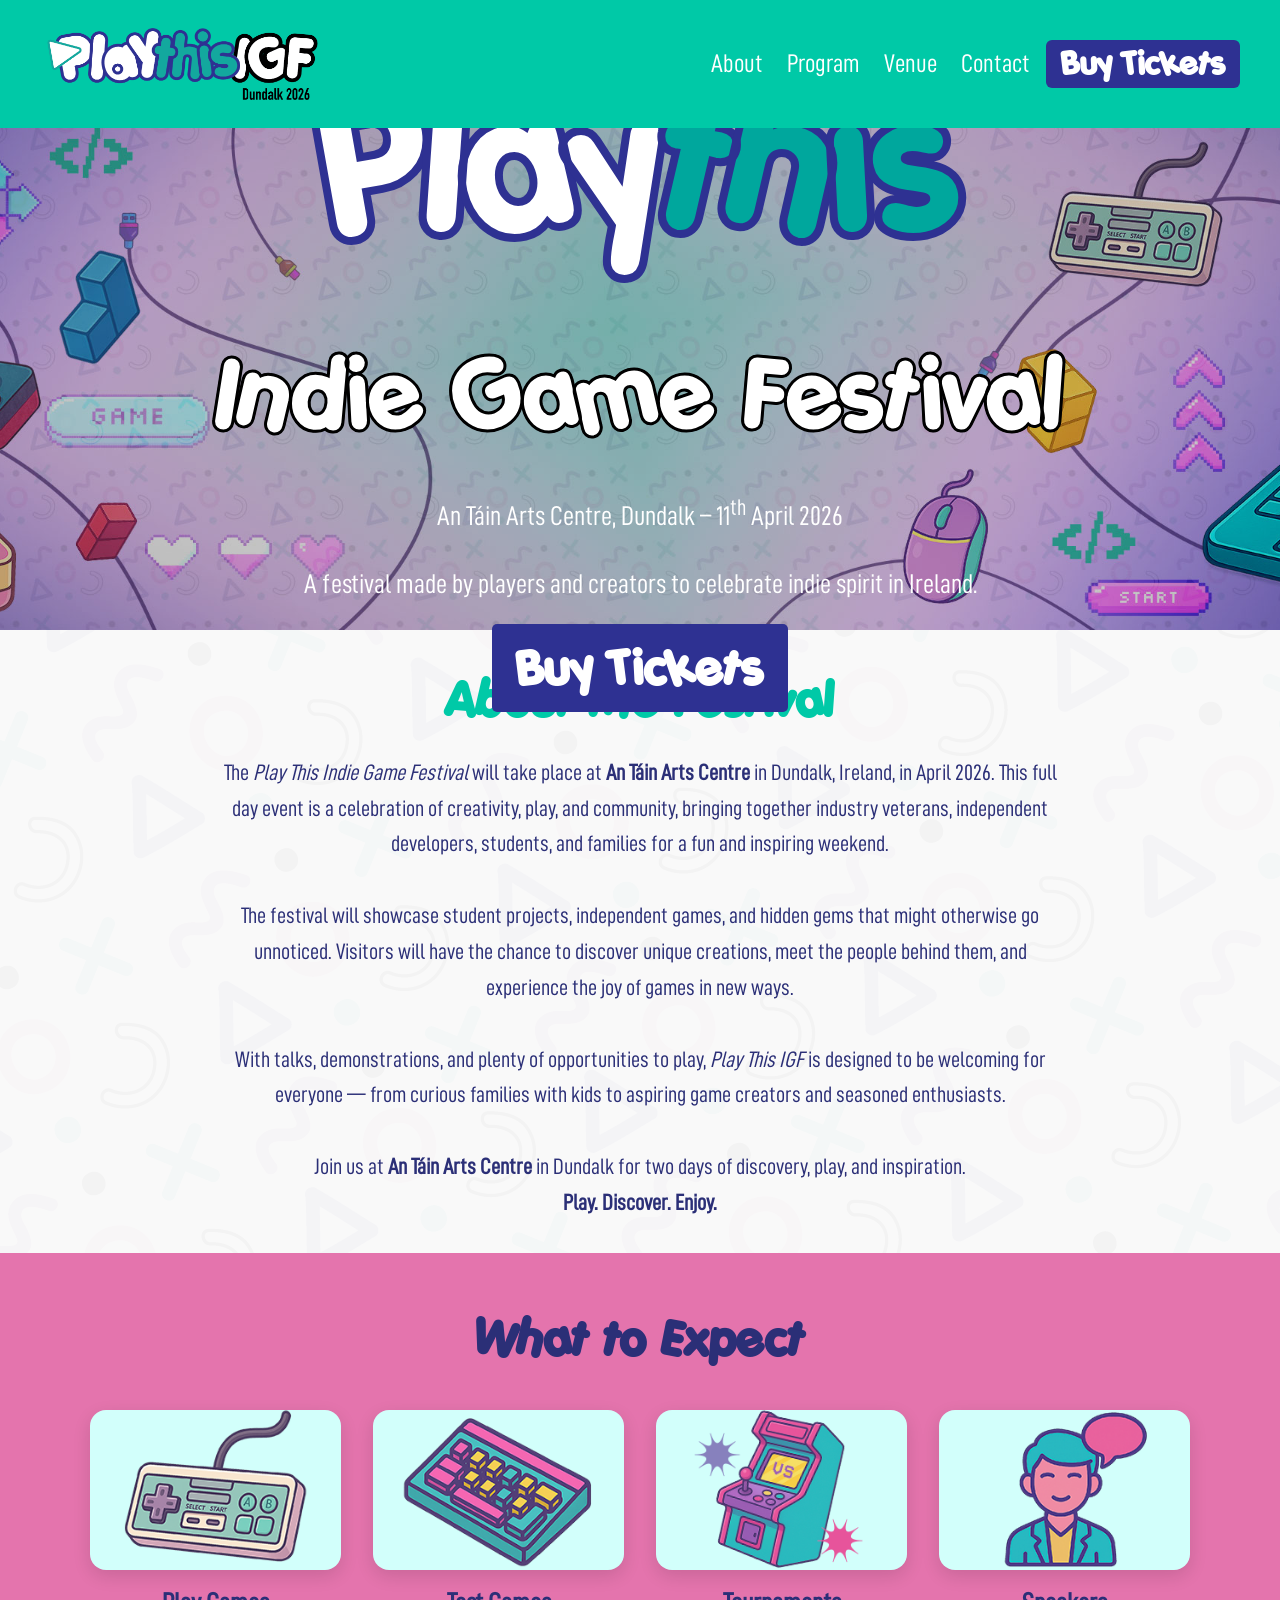
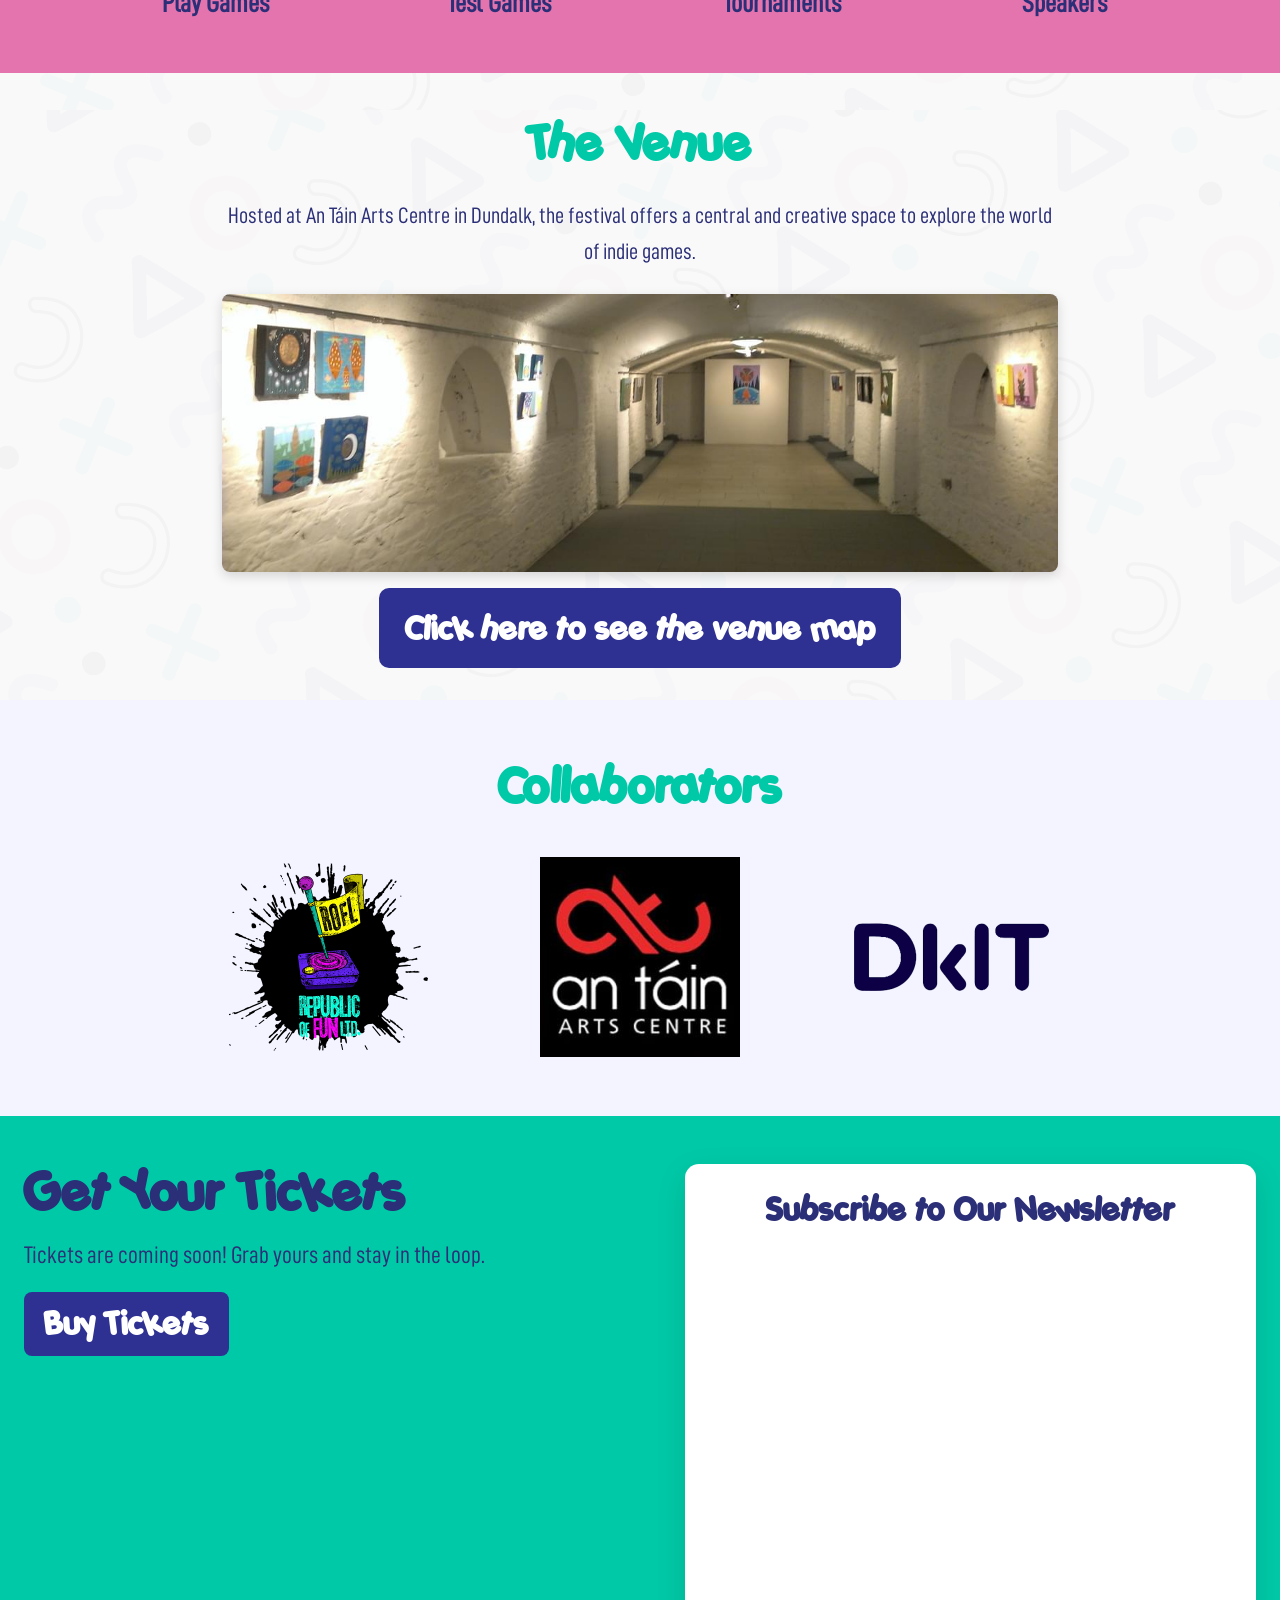
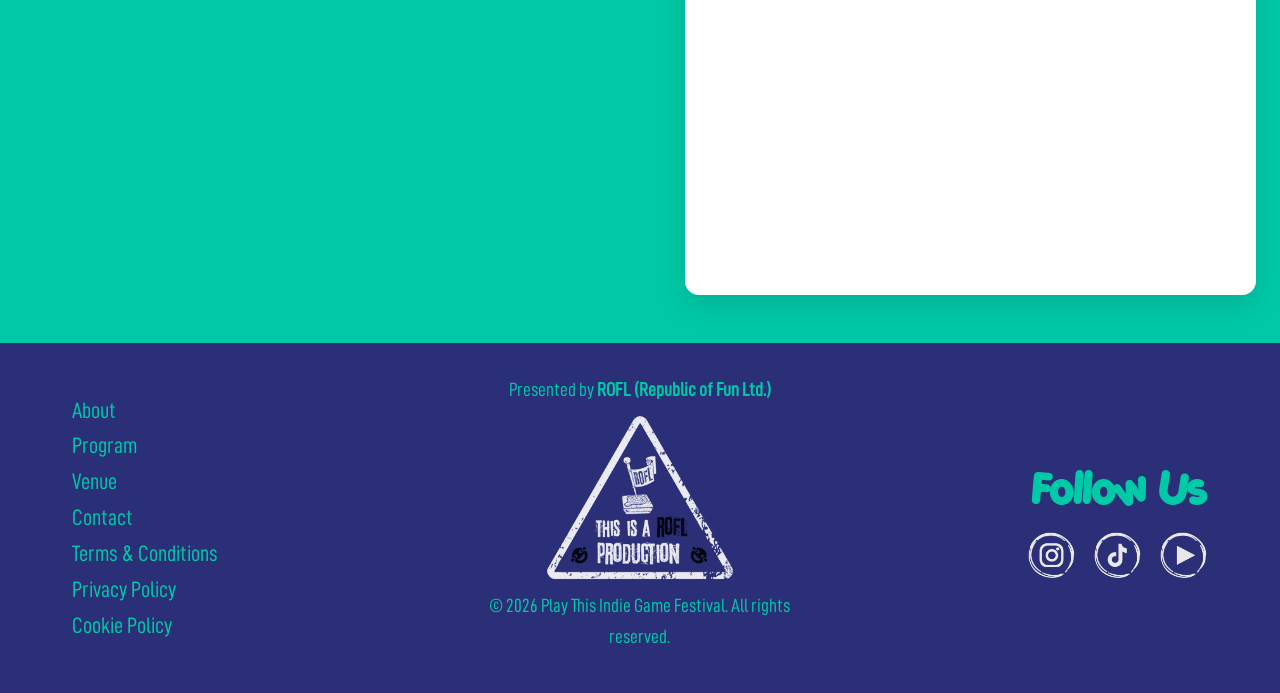
==== commit 1b2c30b9: "Fixes suggested by CHAT GPT" ====
--- a/index.html
+++ b/index.html
@@ -5,6 +5,7 @@
   <meta name="viewport" content="width=device-width, initial-scale=1.0"/>
   <title>Play This Indie Game Festival</title>
   <link rel="stylesheet" href="styles.css" />
+  <link rel="icon" type="image/x-icon" href="/images/playthis_favicon.ico">
 </head>
 <body>
 
@@ -24,10 +25,10 @@
         <!-- RIGHT SIDE: menu + CTA -->
         <div class="nav-right">
           <ul id="primary-nav" class="nav-links">
-            <li><a href="#about">About</a></li>
-            <li><a href="#program">Program</a></li>
-            <li><a href="#venue">Venue</a></li>
-            <li><a href="#contact">Contact</a></li>
+            <li><a href="index.html#about">About</a></li>
+            <li><a href="index.html#expect">Program</a></li>
+            <li><a href="index.html#venue">Venue</a></li>
+            <li><a href="index.html#footer">Contact</a></li>
           </ul> 
 
           <!-- Desktop CTA -->
@@ -47,7 +48,8 @@
         <span class="word-play">Play</span><span class="word-this">this</span><br>
         <span class="word-indie">Indie Game Festival</span>
       </h1>
-      <p>An Táin Arts Centre, Dundalk – April 2026</p>
+      <p>An Táin Arts Centre, Dundalk – 11<sup>th</sup> April 2026</p>
+      <p>A festival made by players and creators to celebrate indie spirit in Ireland.</p>
       <a id="open-tickets" href="" role="button" class="btn" data-open-tickets>Buy Tickets</a>
     </div>
   </section>
@@ -154,17 +156,17 @@
   </section>
 
   <!-- Footer -->
-  <footer>
+  <footer id="footer">
     <div class="container">
       <div class="footer-content">
 
         <!-- Left -->
         <div class="sitemap">
           <ul>
-            <li><a href="#about">About</a></li>
-            <li><a href="#program">Program</a></li>
-            <li><a href="#venue">Venue</a></li>
-            <li><a href="#contact">Contact</a></li>
+            <li><a href="index.html#about">About</a></li>
+            <li><a href="index.html#expect">Program</a></li>
+            <li><a href="index.html#venue">Venue</a></li>
+            <li><a href="index.html#footer">Contact</a></li>
             <li><a href="terms.html">Terms &amp; Conditions</a></li>
             <li><a href="privacy.html">Privacy Policy</a></li>
             <li><a href="cookies.html">Cookie Policy</a></li>
--- a/styles.css
+++ b/styles.css
@@ -692,6 +692,16 @@
   transform: scale(1.1);
 }
 
+/* 1) Dá um offset automático para qualquer rolagem/anchor */
+html {
+  scroll-padding-top: var(--nav-height);   /* funciona em anchors e scrollIntoView */
+  scroll-behavior: smooth;                 /* rolagem suave nativa */
+}
+
+/* 2) Seções com ID também respeitam a margem ao serem “alvos” */
+section[id], main[id], header[id], footer[id] {
+  scroll-margin-top: var(--nav-height);
+}
 
 /* =========================
    Back to Top Button
@@ -860,20 +870,31 @@
     justify-content: center;
   }
 
+  /* ▼ Transição suave no painel mobile ▼ */
   .nav-links {
-    display: none;            /* hidden by default on mobile */
+    /* layout/posição mantidos */
     position: absolute;
-    top: 100%;                /* below the navbar */
+    top: 100%;
     left: 0;
     right: 0;
-    background: #00c9a7;      /* match navbar */
+    background: #00c9a7;      /* mesma cor já usada */
     padding: 0.75rem 1rem;
     flex-direction: column;
     gap: 0.25rem;
     z-index: 1000;
+
+    /* animação */
+    display: flex;            /* mantém o fluxo dos itens */
+    max-height: 0;            /* fechado */
+    opacity: 0;
+    overflow: hidden;
+    transition: max-height 0.25s ease, opacity 0.15s ease;
   }
 
-  .nav-links.open { display: flex; }
+  .nav-links.open {
+    max-height: 320px;        /* espaço suficiente para todos os links */
+    opacity: 1;
+  }
 
   .nav-links a {
     display: block;
@@ -882,49 +903,34 @@
     color: #fff;
   }
 
-  .nav-cta {
-    display: none !important;
-  }
-
-  .mobile-cta-bar {
-    top: 128px; /* stick just below the fixed navbar */
-  }
+  .nav-cta { display: none !important; }
+
+  .mobile-cta-bar { top: 128px; }
 
   .hero {
     background-image: url('images/banner_mobile.jpg') !important;
-
-    height: 80vh; /* ou 80vh se preferir menos alto */
+    height: 80vh;
   }
 
   .hero h1 { line-height: 4rem; }
 
-
-  .hero .word-play {
-    font-size: 6rem;
-    -webkit-text-stroke: 4px #2e3192;
-  }
-
-  .hero .word-this {
-    font-size: 6rem;
-    -webkit-text-stroke: 4px #2e3192;
-  }
-
-  .hero .word-indie {
-   font-size: 3rem;
-   -webkit-text-stroke: 1px #000;
-   line-height: 1rem !important; 
-  }
+  .hero .word-play { font-size: 6rem; -webkit-text-stroke: 4px #2e3192; }
+  .hero .word-this { font-size: 6rem; -webkit-text-stroke: 4px #2e3192; }
+  .hero .word-indie { font-size: 3rem; -webkit-text-stroke: 1px #000; line-height: 1rem !important; }
 
   .expect-grid { grid-template-columns: 1fr; }
-  .expect-card { height: 175px; }\
+  .expect-card { height: 175px; }
 
   .collab-grid { grid-template-columns: 1fr; }
 
-  .cta-left
-  {
-    text-align: center;
-  }
-
+  .cta-left { text-align: center; }
+
+  html { scroll-padding-top: 128px; }
+}
+
+/* Acessibilidade: reduz animações se o usuário preferir */
+@media (prefers-reduced-motion: reduce) {
+  .nav-links { transition: none; }
 }
 
 /* --- Mobile footer stacking --- */
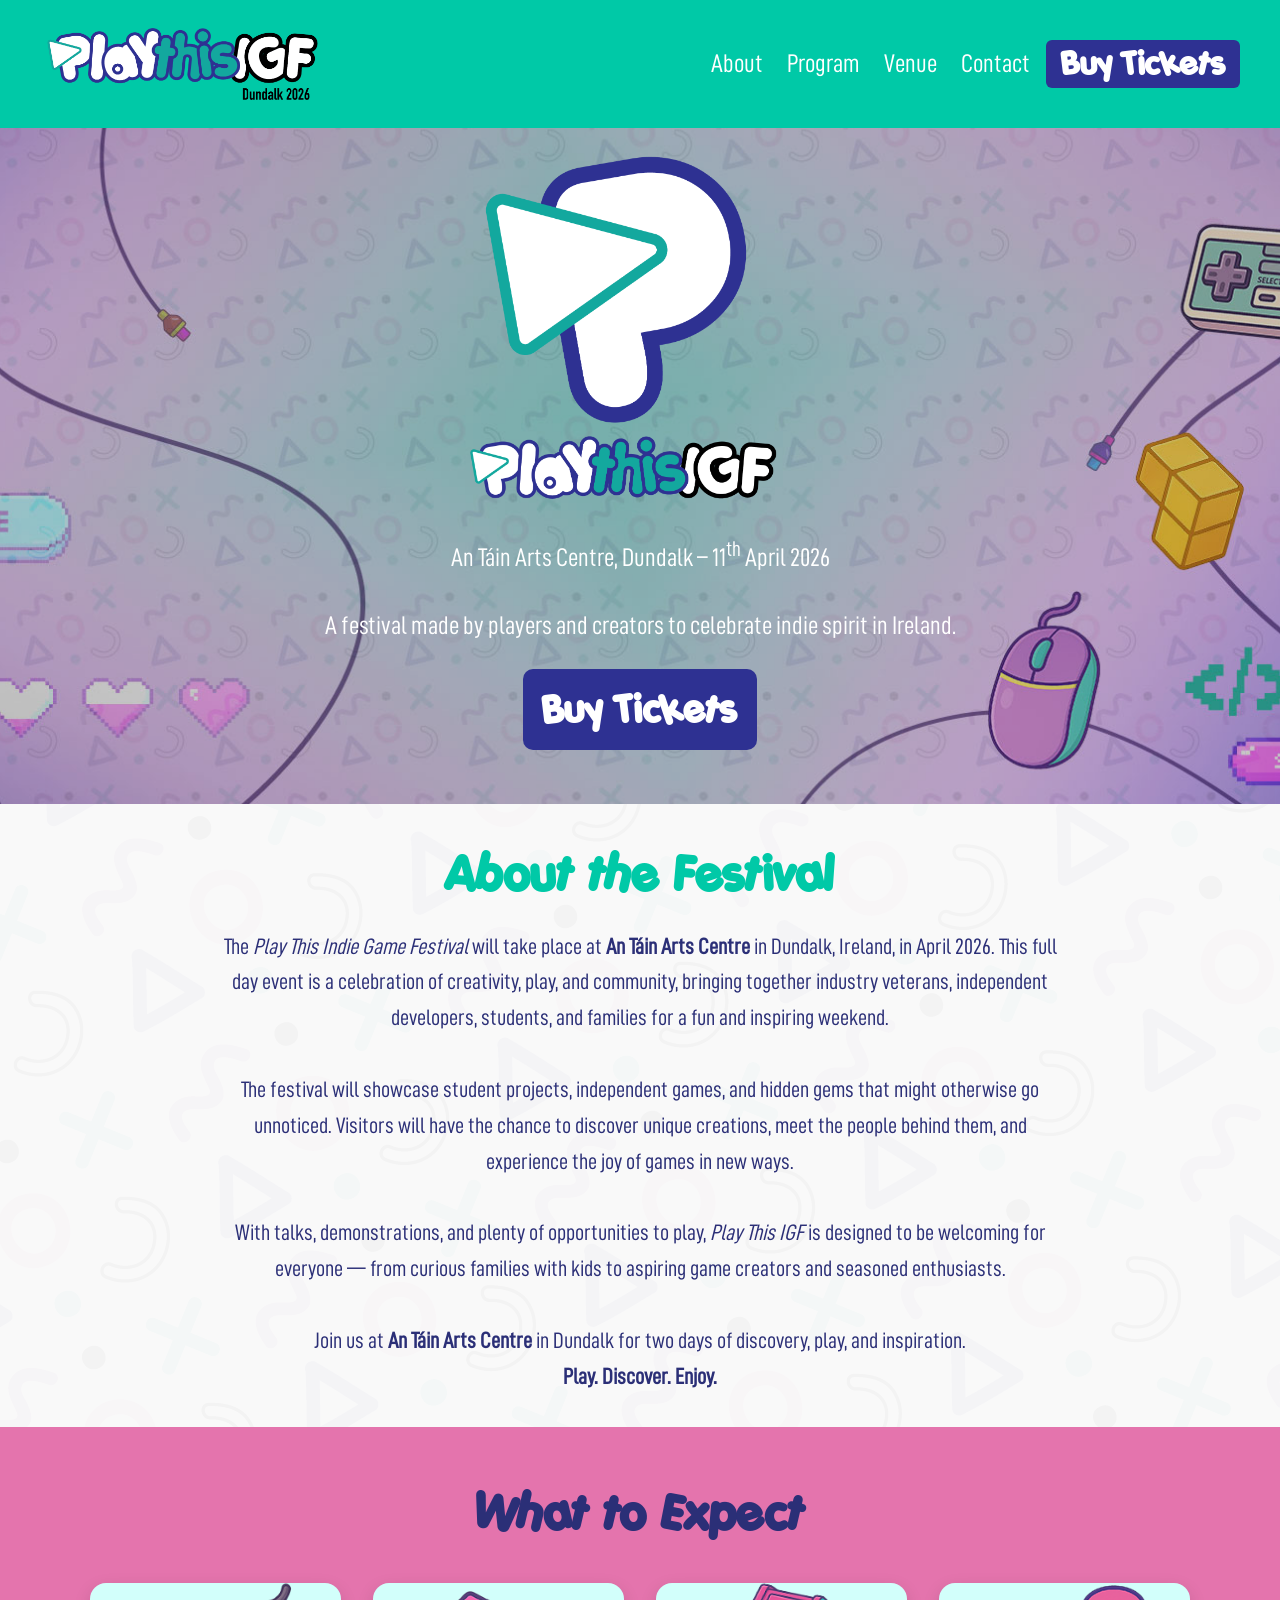
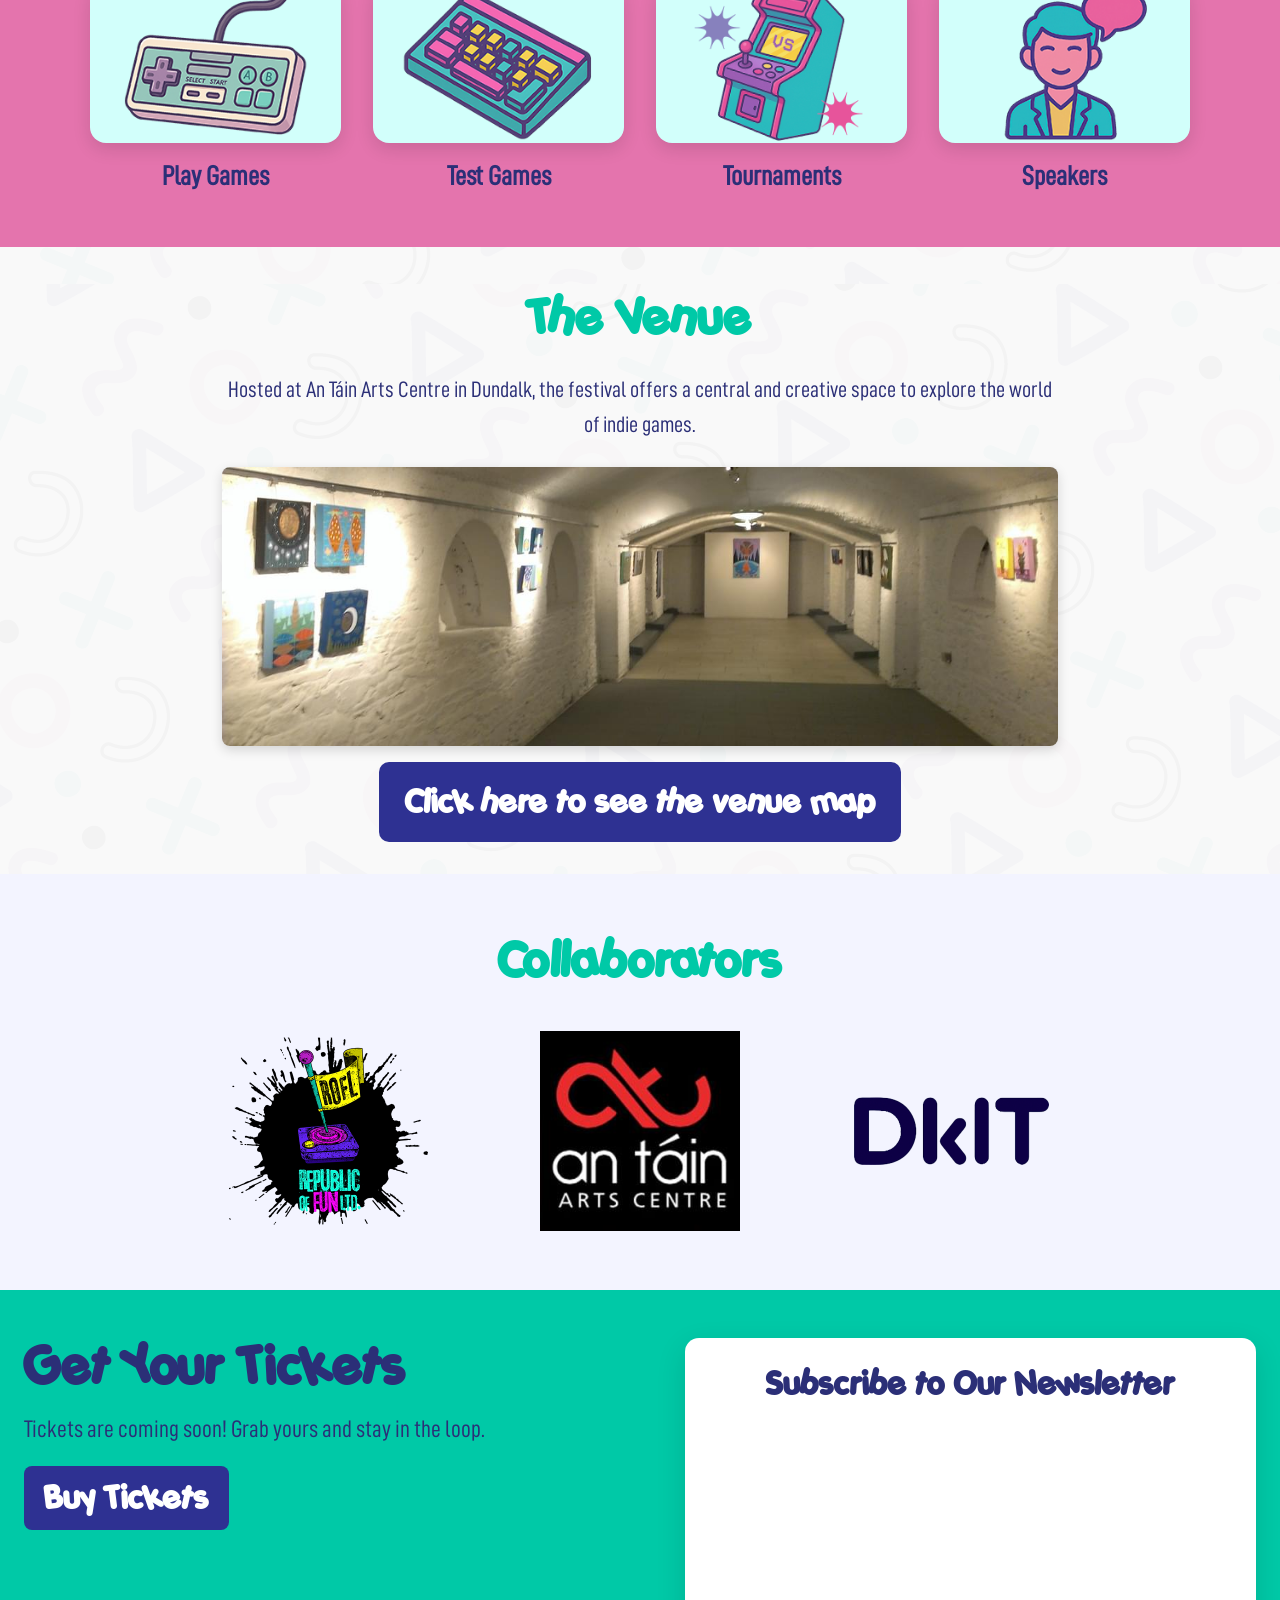
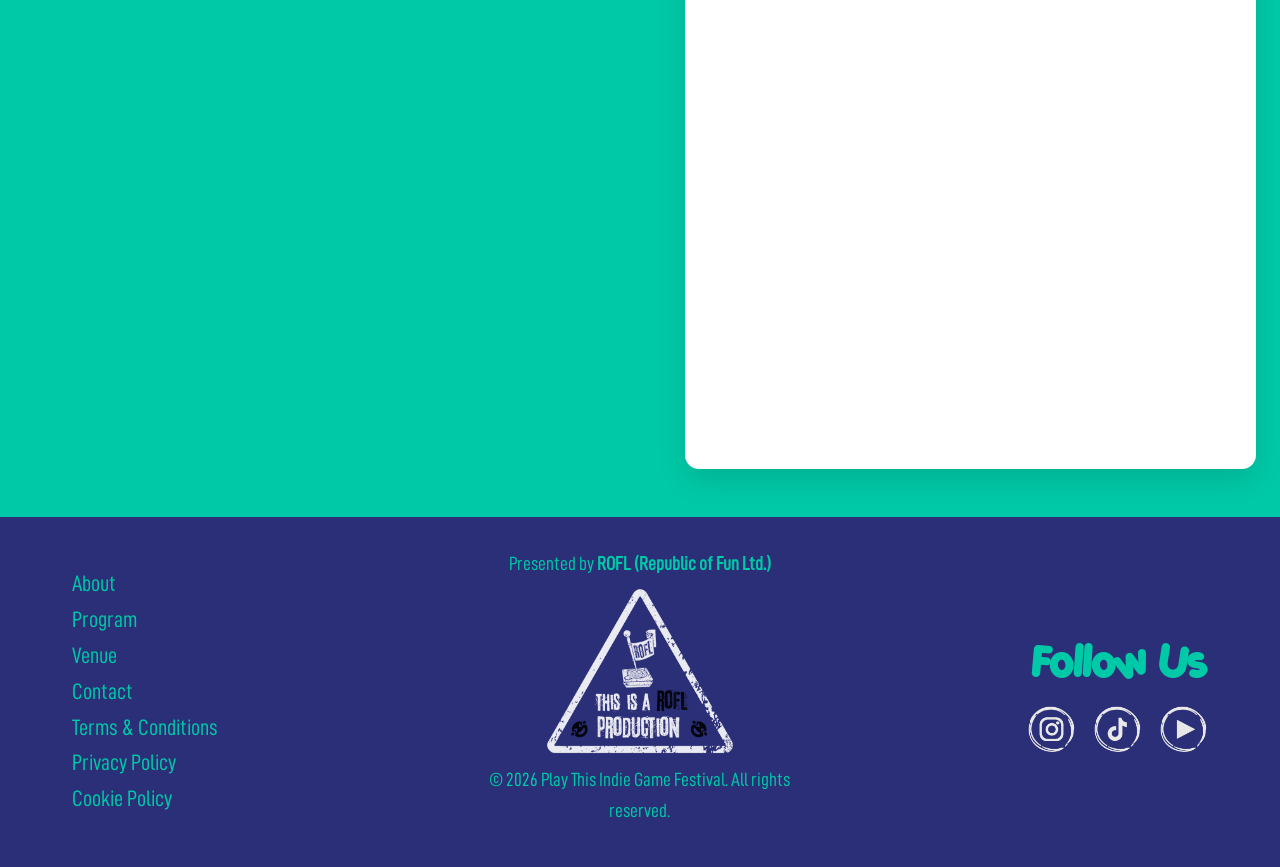
==== commit 693c196b: "Banner Fixed with Stacked logo and responsivity" ====
--- a/index.html
+++ b/index.html
@@ -45,11 +45,10 @@
   <section class="hero">
     <div class="hero-content">
       <h1 class="hero-title">
-        <span class="word-play">Play</span><span class="word-this">this</span><br>
-        <span class="word-indie">Indie Game Festival</span>
+        <img src="images/logo_stacked.png" alt="PlayThisIGF" class="logobanner">
       </h1>
       <p>An Táin Arts Centre, Dundalk – 11<sup>th</sup> April 2026</p>
-      <p>A festival made by players and creators to celebrate indie spirit in Ireland.</p>
+      <p>A festival made by players and creators to celebrate indie spirit in Ireland.<br></p>
       <a id="open-tickets" href="" role="button" class="btn" data-open-tickets>Buy Tickets</a>
     </div>
   </section>
--- a/styles.css
+++ b/styles.css
@@ -175,77 +175,77 @@
 }
 
 
-/* Hero Banner */
+/* === Hero banner (layout final: logo + textos + botão) === */
+/* Mantém o fundo e o overlay existentes; não altera cores nem fontes. */
 .hero {
-  background: url('images/banner.jpg') no-repeat center center/cover;
-  height: 60vh;
+  position: relative;
   display: flex;
   justify-content: center;
   align-items: center;
-  color: white;
   text-align: center;
-  position: relative;
-}
-
-hero h1 {
-  font-size: 6rem;
-  margin-bottom: 1rem;
-  color: #fff;            /* baseline color for when stroke isn't supported */
-  line-height: 1.05;      /* keeps layout tight without collapsing banner */
-}
-
-/* Per-word fills + outlines */
-.hero .word-play {
-  font-size: 12rem;
-  /* white fill with blue outline (#2e3192) */
+
+  /* Mantém tuas imagens originais */
+  background: url('images/banner.jpg') no-repeat center center / cover;
+
+  padding: 6vh 1rem;
+  min-height: 60vh;
   color: #fff;
-  -webkit-text-stroke: 8px #2e3192;
-  text-shadow:
-    1px 0   #2e3192, -1px 0   #2e3192,
-    0   1px #2e3192,  0  -1px #2e3192; /* fallback for non-WebKit */
-}
-
-.hero .word-this {
-  font-size: 12rem;
-  /* teal fill (#00a79d) with same blue outline */
-  color: #00a79d;
-  -webkit-text-stroke: 8px #2e3192;
-  text-shadow:
-    1px 0   #2e3192, -1px 0   #2e3192,
-    0   1px #2e3192,  0  -1px #2e3192;
-}
-
-.hero .word-indie {
-  /* white fill with black outline */
-  color: #fff;
-  -webkit-text-stroke: 3px #000;
-  text-shadow:
-    1px 0   #000, -1px 0   #000,
-    0   1px #000,  0  -1px #000;
-}
-
+}
+
+/* Overlay translúcido sobre o fundo */
 .hero::after {
   content: "";
   position: absolute;
-  top: 0; left: 0; right: 0; bottom: 0;
-  background: rgba(0,0,0,0.2);
-}
-
+  inset: 0;
+  background: rgba(0, 0, 0, 0.2);
+}
+
+/* Conteúdo centralizado acima do overlay */
 .hero-content {
   position: relative;
   z-index: 1;
-}
-
+  max-width: 700px;
+  width: 100%;
+  margin: 0 auto;
+  display: flex;
+  flex-direction: column;
+  align-items: center;
+  justify-content: center;
+  gap: 1.2rem;
+  padding: 0 1rem;
+}
+
+/* Logo dentro do banner */
+.hero .logobanner {
+  display: block;
+  width: min(90%, 520px);
+  max-height: 45vh;
+  height: auto;
+  object-fit: contain;
+}
+
+/* Texto de data + tagline */
+.hero p {
+  margin: 0.5rem 0;
+  font-size: clamp(1.2rem, 2.2vw, 1.6rem);
+  line-height: 1.3;
+  text-wrap: balance;
+  color: #fff;
+}
+
+/* h1, caso ainda exista */
 .hero h1 {
-  font-size: 6rem;
-  margin-bottom: 1rem;
   color: #fff;
 }
 
-.hero p {
-  font-size: 1.7rem;
-  margin-bottom: 1.5rem;
-}
+/* Botão do hero — layout e espaçamento apenas */
+.hero .btn {
+  font-size: clamp(1.8rem, 5vw, 2.4rem);
+  padding: 0.6rem 1.2rem;
+  border-radius: 10px;
+  white-space: nowrap;
+}
+
 
 .btn {
   background: #2e3192;
@@ -710,7 +710,7 @@
   position: fixed;
   bottom: 1.5rem;
   right: 1.5rem;
-  background: #2b2f77;
+  background: #00c9a7;
   color: #fff;
   border: none;
   border-radius: 50%;
@@ -909,15 +909,34 @@
 
   .hero {
     background-image: url('images/banner_mobile.jpg') !important;
-    height: 80vh;
-  }
-
-  .hero h1 { line-height: 4rem; }
-
-  .hero .word-play { font-size: 6rem; -webkit-text-stroke: 4px #2e3192; }
-  .hero .word-this { font-size: 6rem; -webkit-text-stroke: 4px #2e3192; }
-  .hero .word-indie { font-size: 3rem; -webkit-text-stroke: 1px #000; line-height: 1rem !important; }
-
+    background-position: center;
+    background-size: cover;
+    min-height: 75vh;
+    padding: 7vh 1.5rem;
+  }
+
+  .hero-content {
+    gap: 1rem;
+    max-width: 92vw;
+  }
+
+  .hero .logobanner {
+    width: 92vw;
+    max-height: 34vh;
+    margin-bottom: 0.5rem;
+  }
+
+  .hero p {
+    font-size: 1.3rem;
+    line-height: 1.4;
+    margin-bottom: 0.5rem;
+  }
+
+  .hero .btn {
+    font-size: 1.8rem;
+    padding: 0.6rem 1rem;
+  }
+  
   .expect-grid { grid-template-columns: 1fr; }
   .expect-card { height: 175px; }
 
